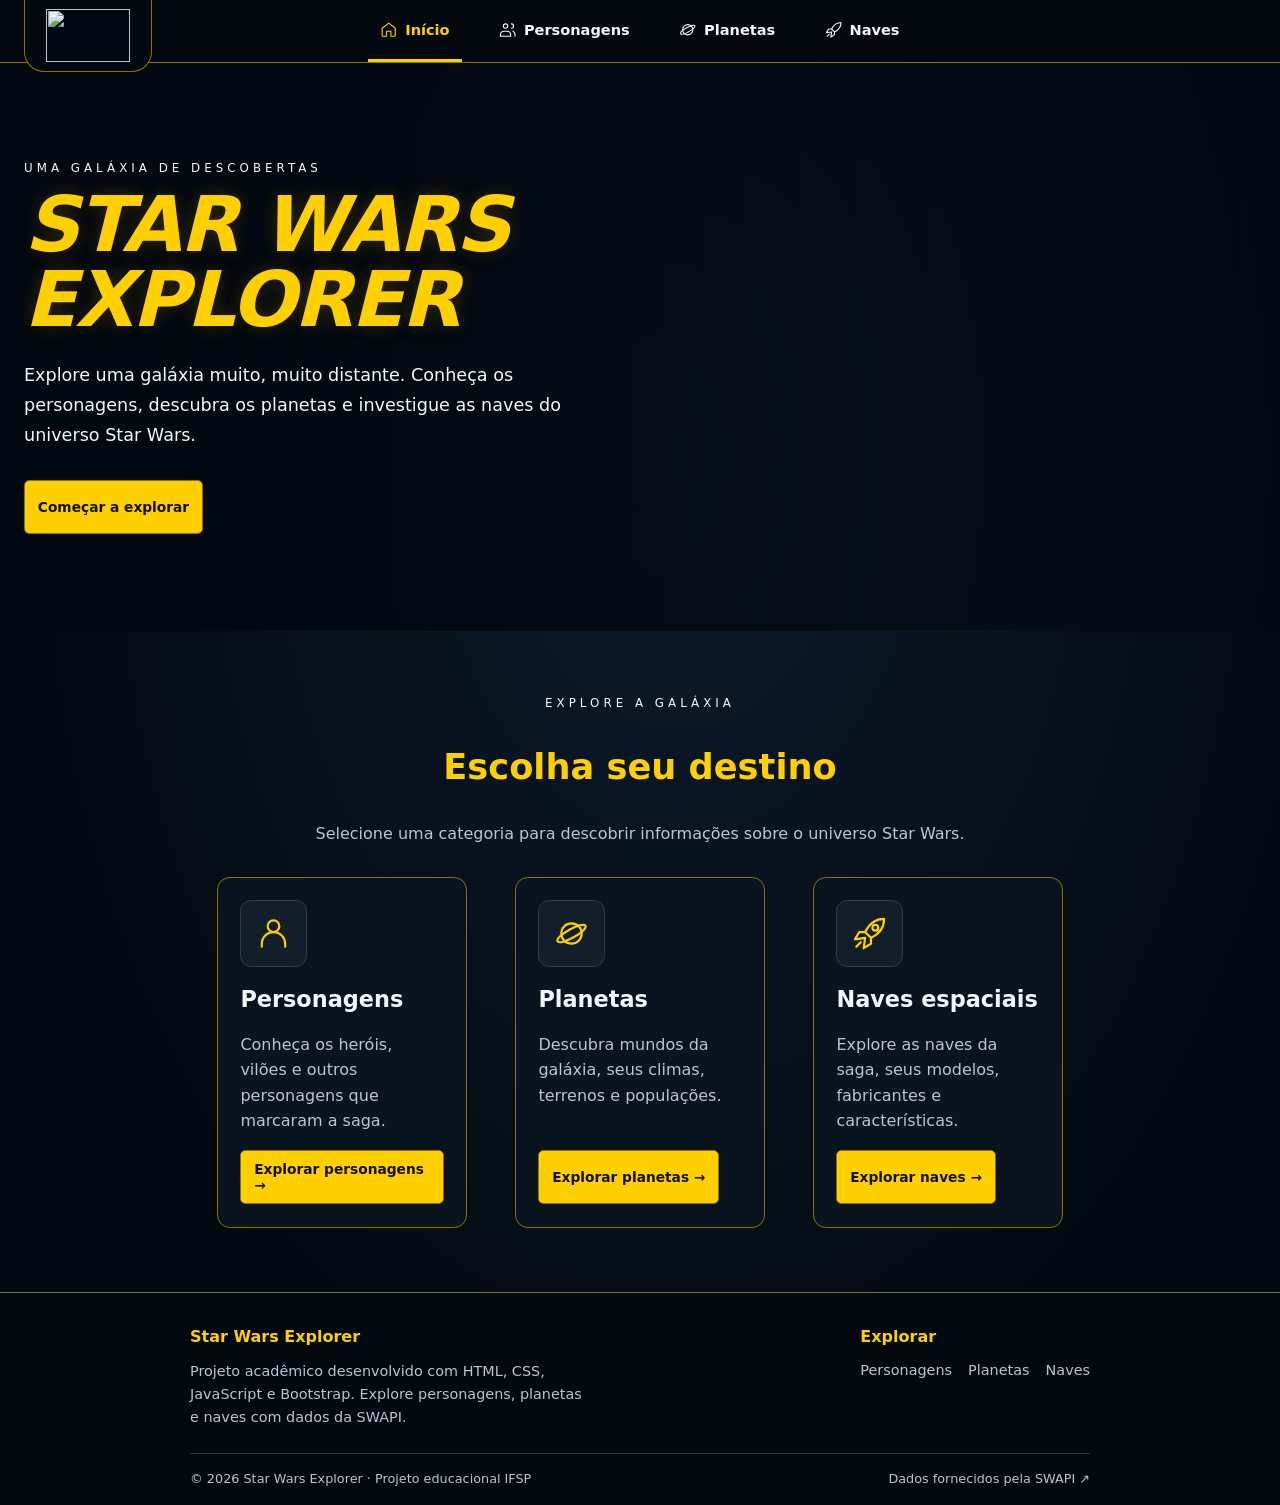
==== index.html @ eb3d7229 "cria paginas home e personagens e melhora layout do site" ====
<!DOCTYPE html>
<html lang="pt-BR">

<head>
    <meta charset="UTF-8">
    <meta name="viewport" content="width=device-width, initial-scale=1">

    <meta
        name="description"
        content="Explore os personagens, planetas e naves do universo Star Wars."
    >

    <title>Início | Star Wars Explorer</title>

    <!-- Estilos da página -->
    <link rel="stylesheet" href="css/bootstrap.min.css">
    <link rel="stylesheet" href="css/global.css">
    <link rel="stylesheet" href="css/home.css">
</head>

<body class="catalog-page home-page">

    <!-- Link de acessibilidade -->
    <a class="catalog-skip" href="#conteudo">
        Pular para o conteúdo
    </a>

    <!-- Cabeçalho e navegação -->
    <header class="catalog-header">
        <div class="catalog-wrap">

            <a
                class="catalog-brand"
                href="index.html"
                aria-label="Star Wars Explorer — Início"
            >
                <img
                    src="assets/imagens/marca.webp"
                    width="84"
                    height="53"
                    alt=""
                >
            </a>

            <nav aria-label="Menu principal">

                <a href="index.html" aria-current="page">
                    <svg
                        viewBox="0 0 24 24"
                        fill="none"
                        stroke="currentColor"
                        stroke-width="1.5"
                        stroke-linecap="round"
                        stroke-linejoin="round"
                        aria-hidden="true"
                    >
                        <path d="m3 10 9-7 9 7v10a1 1 0 0 1-1 1h-5v-7H9v7H4a1 1 0 0 1-1-1z"/>
                    </svg>
                    <span>Início</span>
                </a>

                <a href="pages/personagens.html">
                    <svg
                        viewBox="0 0 24 24"
                        fill="none"
                        stroke="currentColor"
                        stroke-width="1.5"
                        stroke-linecap="round"
                        stroke-linejoin="round"
                        aria-hidden="true"
                    >
                        <circle cx="9" cy="7" r="3"/>
                        <path d="M2 21v-2a5 5 0 0 1 5-5h4a5 5 0 0 1 5 5v2zM17 4a3 3 0 0 1 0 6m2 4a5 5 0 0 1 3 5v2"/>
                    </svg>
                    <span>Personagens</span>
                </a>

                <a href="pages/planetas.html">
                    <svg
                        viewBox="0 0 24 24"
                        fill="none"
                        stroke="currentColor"
                        stroke-width="1.5"
                        stroke-linecap="round"
                        stroke-linejoin="round"
                        aria-hidden="true"
                    >
                        <circle cx="12" cy="12" r="7"/>
                        <ellipse
                            cx="12"
                            cy="12"
                            rx="11"
                            ry="3"
                            transform="rotate(-29 12 12)"
                        />
                    </svg>
                    <span>Planetas</span>
                </a>

                <a href="pages/naves.html">
                    <svg
                        viewBox="0 0 24 24"
                        fill="none"
                        stroke="currentColor"
                        stroke-width="1.5"
                        stroke-linecap="round"
                        stroke-linejoin="round"
                        aria-hidden="true"
                    >
                        <path d="m13 15-4-4c3-6 7-9 13-9 0 6-3 10-9 13Zm-4-4H5l-3 5 7-1m4 0v4l-5 3 1-7m-3 3-3 3"/>
                    </svg>
                    <span>Naves</span>
                </a>

            </nav>
        </div>
    </header>

    <!-- Conteúdo principal -->
    <main id="conteudo">

        <!-- Apresentação do projeto -->
        <section class="home-hero" aria-labelledby="titulo">
            <div class="catalog-wrap home-hero-content">

                <p class="eyebrow">
                    Uma galáxia de descobertas
                </p>

                <h1 id="titulo">
                    Star Wars Explorer
                </h1>

                <p class="home-description">
                    Explore uma galáxia muito, muito distante.
                    Conheça os personagens, descubra os planetas
                    e investigue as naves do universo Star Wars.
                </p>

                <a class="gold-button" href="#explorar">
                    Começar a explorar
                </a>

            </div>
        </section>

        <!-- Acesso aos catálogos -->
        <section
            class="home-explore catalog-wrap"
            id="explorar"
            aria-labelledby="explorar-titulo"
        >

            <div class="home-section-heading">

                <p class="eyebrow">Explore a galáxia</p>

                <h2 id="explorar-titulo">
                    Escolha seu destino
                </h2>

                <p>
                    Selecione uma categoria para descobrir
                    informações sobre o universo Star Wars.
                </p>

            </div>

            <div class="home-grid">

                <!-- Card de personagens -->
                <article class="home-card">

                    <div class="home-card-icon" aria-hidden="true">
                        <svg
                            viewBox="0 0 24 24"
                            fill="none"
                            stroke="currentColor"
                            stroke-width="1.5"
                            stroke-linecap="round"
                            stroke-linejoin="round"
                        >
                            <circle cx="12" cy="7" r="4"/>
                            <path d="M4 21v-2a8 8 0 0 1 16 0v2"/>
                        </svg>
                    </div>

                    <h3>Personagens</h3>

                    <p>
                        Conheça os heróis, vilões e outros
                        personagens que marcaram a saga.
                    </p>

                    <a
                        class="gold-button"
                        href="pages/personagens.html"
                    >
                        Explorar personagens →
                    </a>

                </article>

                <!-- Card de planetas -->
                <article class="home-card">

                    <div class="home-card-icon" aria-hidden="true">
                        <svg
                            viewBox="0 0 24 24"
                            fill="none"
                            stroke="currentColor"
                            stroke-width="1.5"
                            stroke-linecap="round"
                            stroke-linejoin="round"
                        >
                            <circle cx="12" cy="12" r="7"/>
                            <ellipse
                                cx="12"
                                cy="12"
                                rx="11"
                                ry="3"
                                transform="rotate(-29 12 12)"
                            />
                        </svg>
                    </div>

                    <h3>Planetas</h3>

                    <p>
                        Descubra mundos da galáxia, seus
                        climas, terrenos e populações.
                    </p>

                    <a
                        class="gold-button"
                        href="pages/planetas.html"
                    >
                        Explorar planetas →
                    </a>

                </article>

                <!-- Card de naves -->
                <article class="home-card">

                    <div class="home-card-icon" aria-hidden="true">
                        <svg
                            viewBox="0 0 24 24"
                            fill="none"
                            stroke="currentColor"
                            stroke-width="1.5"
                            stroke-linecap="round"
                            stroke-linejoin="round"
                        >
                            <path d="m13 15-4-4c3-6 7-9 13-9 0 6-3 10-9 13Zm-4-4H5l-3 5 7-1m4 0v4l-5 3 1-7m-3 3-3 3"/>
                            <circle cx="16" cy="8" r="2"/>
                        </svg>
                    </div>

                    <h3>Naves espaciais</h3>

                    <p>
                        Explore as naves da saga, seus modelos,
                        fabricantes e características.
                    </p>

                    <a
                        class="gold-button"
                        href="pages/naves.html"
                    >
                        Explorar naves →
                    </a>

                </article>

            </div>
        </section>

    </main>

    <!-- Rodapé compacto -->
    <footer class="catalog-footer">
        <div class="catalog-wrap">

            <div class="footer-content">

                <!-- Identidade e informações do projeto -->
                <div class="footer-about">

                    <h2>Star Wars Explorer</h2>

                    <p>
                        Projeto acadêmico desenvolvido com
                        HTML, CSS, JavaScript e Bootstrap.
                        Explore personagens, planetas e naves
                        com dados da SWAPI.
                    </p>

                </div>

                <!-- Links de navegação -->
                <nav class="footer-nav" aria-label="Navegação do rodapé">

                    <h2>Explorar</h2>

                    <div class="footer-links">
                        <a href="pages/personagens.html">Personagens</a>
                        <a href="pages/planetas.html">Planetas</a>
                        <a href="pages/naves.html">Naves</a>
                    </div>

                </nav>

            </div>

            <!-- Créditos -->
            <div class="footer-bottom">

                <span>
                    © 2026 Star Wars Explorer · Projeto educacional IFSP
                </span>

                <a
                    href="https://swapi.dev/"
                    target="_blank"
                    rel="noopener noreferrer"
                >
                    Dados fornecidos pela SWAPI ↗
                </a>

            </div>

        </div>
    </footer>

</body>
</html>
---- css/global.css ----
/*
    STAR WARS EXPLORER
    Arquivo: global.css

    Responsabilidades:
    - Definir a aparência geral das páginas.
    - Estilizar o cabeçalho e o rodapé.
    - Padronizar textos, botões e elementos compartilhados.
    - Adaptar a interface para diferentes tamanhos de tela.
*/


/* ==================================================
   FONTES
================================================== */

@font-face {
    font-family: "Exo 2";
    src: url("../assets/fontes/exo-2.woff2") format("woff2");
    font-style: italic;
    font-weight: 800;
    font-display: swap;
}


/* ==================================================
   CONFIGURAÇÕES GERAIS
================================================== */

.catalog-page {
    --space: #030910;
    --panel: #09141e;
    --gold: #ffd000;
    --edge: #8c7012;
    --ink: #f3f6fa;
    --muted: #b9c5d1;
    --line: #2c3b49;

    margin: 0;
    min-height: 100vh;

    display: flex;
    flex-direction: column;

    color: var(--ink);
    background: radial-gradient(
        ellipse at 53% 30%,
        #0c1b2b,
        var(--space) 70%
    );

    font: 400 1rem/1.45 system-ui, sans-serif;
    color-scheme: dark;
}

.catalog-page [hidden] {
    display: none !important;
}

.catalog-page :focus-visible {
    outline: 2px solid var(--gold);
    outline-offset: 4px;
}

.catalog-page a {
    color: inherit;
}

.catalog-page main {
    flex: 1;
}

.catalog-page svg {
    width: 1.2em;
    height: 1.2em;
    flex: none;
}

.catalog-wrap {
    width: min(100% - 3rem, 1280px);
    margin-inline: auto;
}


/* ==================================================
   ACESSIBILIDADE
================================================== */

/* Permite pular diretamente para o conteúdo principal. */
.catalog-skip {
    position: fixed;
    z-index: 2000;

    top: .5rem;
    left: .5rem;

    padding: .5rem 1rem;

    background: var(--space);
    transform: translateY(-200%);
}

.catalog-skip:focus {
    transform: none;
}


/* ==================================================
   CABEÇALHO E NAVEGAÇÃO
================================================== */

.catalog-header,
.catalog-footer {
    background: #040910;
}

.catalog-header {
    position: relative;
    z-index: 1;

    border-bottom: 1px solid var(--edge);
}

.catalog-header .catalog-wrap {
    min-height: 62px;

    display: grid;
    grid-template-columns: 145px 1fr 145px;
}

/* Logo do projeto */
.catalog-brand {
    width: 126px;
    min-height: 70px;

    margin-bottom: -10px;
    justify-self: start;

    display: grid;
    place-items: center;

    background: linear-gradient(
        var(--space),
        var(--space)
    ) padding-box;

    border: 1px solid var(--edge);
    border-top: 0;
    border-radius: 0 0 20px 20px;
}

.catalog-brand img,
.footer-brand img {
    display: block;
    object-fit: contain;
    mix-blend-mode: screen;
}

/* Menu de navegação */
.catalog-header nav {
    display: flex;
    justify-content: center;

    gap: clamp(.3rem, 2vw, 1.6rem);
}

.catalog-header nav a {
    display: flex;
    align-items: center;
    justify-content: center;

    gap: .5em;
    padding: .45rem .75rem;

    border-bottom: 3px solid transparent;

    text-decoration: none;
    font-size: .91rem;
    font-weight: 650;
}

/* Destaca a página atual e os links ao passar o mouse. */
.catalog-header nav a[aria-current],
.catalog-header nav a:hover {
    color: var(--gold);
    border-bottom-color: var(--gold);
}


/* ==================================================
   TIPOGRAFIA
================================================== */

.eyebrow {
    margin: 0 0 .6rem;

    text-transform: uppercase;
    letter-spacing: .34em;
    font-size: .74rem;
}

.catalog-page h1 {
    margin: 0 0 .8rem;

    color: var(--gold);

    font: italic 800
        clamp(2.25rem, 4.6vw, 4.15rem)/.98
        "Exo 2", system-ui, sans-serif;

    text-transform: uppercase;
    letter-spacing: -.025em;

    text-shadow:
        0 0 18px #e6a80038,
        0 3px 12px #010408;
}

.intro {
    max-width: 51ch;
    margin: 0;

    font-size: .98rem;
}


/* ==================================================
   BOTÕES
================================================== */

/* Propriedades compartilhadas pelos botões. */
.gold-button,
.outline-button {
    display: inline-flex;
    align-items: center;
    justify-content: center;

    gap: .5rem;

    width: fit-content;
    min-height: 38px;
    padding: .45rem .8rem;

    border: 1px solid var(--edge);
    border-radius: .34rem;

    text-decoration: none;
    font: 700 .86rem/1.2 system-ui, sans-serif;

    cursor: pointer;
}

/* Botão principal */
.catalog-page .gold-button {
    color: #131000;
    background: var(--gold);
}

.catalog-page .gold-button:hover {
    background: #ffe25a;
}

/* Botão secundário */
.catalog-page .outline-button {
    color: var(--ink);
    background: #09131d;
}

.catalog-page .outline-button:hover {
    border-color: var(--gold);
}

.outline-button:disabled {
    opacity: .45;
    cursor: default;
}




/* ==================================================
   RODAPÉ
================================================== */

.catalog-footer {
    padding: 2rem 0 1rem;

    background: #040910;
    border-top: 1px solid var(--edge);
}

/* Limita a largura do conteúdo e centraliza o rodapé. */
.catalog-footer .catalog-wrap {
    width: min(100% - 3rem, 900px);
    margin-inline: auto;
}

/* Organização das informações principais. */
.footer-content {
    display: flex;
    align-items: flex-start;
    justify-content: space-between;

    gap: 2rem;
    padding-bottom: 1.5rem;
}

/* Informações do projeto. */
.footer-about {
    max-width: 400px;
}

.footer-about h2,
.footer-nav h2 {
    margin: 0 0 .75rem;

    color: var(--gold);
    font-size: 1rem;
    font-weight: 800;
}

.footer-about p {
    margin: 0;

    color: var(--muted);
    font-size: .9rem;
    line-height: 1.6;
}

/* Links de navegação. */
.footer-nav {
    display: flex;
    flex-direction: column;
    align-items: flex-start;

    min-width: 190px;
}

.footer-links {
    display: flex;
    flex-wrap: wrap;

    gap: .5rem 1rem;
}

.catalog-footer .footer-links a {
    color: var(--muted);

    font-size: .9rem;
    text-decoration: none;
}

.catalog-footer .footer-links a:hover {
    color: var(--gold);
}

/* Créditos e fonte dos dados. */
.footer-bottom {
    display: flex;
    align-items: center;
    justify-content: space-between;
    flex-wrap: wrap;

    gap: .75rem;
    padding-top: 1rem;

    border-top: 1px solid var(--line);

    color: var(--muted);
    font-size: .8rem;
}

.catalog-footer .footer-bottom a {
    color: var(--muted);
    text-decoration: none;
}

.catalog-footer .footer-bottom a:hover {
    color: var(--gold);
}



/* ==================================================
   RESPONSIVIDADE
================================================== */

/* Tablets e telas menores */
@media (max-width: 880px) {
    .catalog-header .catalog-wrap {
        grid-template-columns: auto 1fr;
    }
}


/* Celulares */
@media (max-width: 575px) {

    .catalog-wrap {
        width: calc(100% - 1.5rem);
    }

    /* Cabeçalho */
    .catalog-header .catalog-wrap {
        width: 100%;
        min-height: 57px;
    }

    .catalog-brand {
        width: 68px;
        min-height: 56px;

        margin-bottom: -4px;
        border-radius: 0 0 12px 0;
    }

    .catalog-brand img {
        width: 53px;
        height: 36px;
    }

    /* Navegação */
    .catalog-header nav {
        gap: 0;
        justify-content: space-around;
        min-width: 0;
    }

    .catalog-header nav a {
        flex-direction: column;

        gap: .15rem;
        padding: .3rem .18rem;

        font-size: .67rem;
    }

    .catalog-header nav a svg {
        width: 16px;
        height: 16px;
    }


    /* Rodapé em celulares */
    .catalog-footer .catalog-wrap {
        width: calc(100% - 1.5rem);
    }

    .footer-content {
        flex-direction: column;
        gap: 1.5rem;
    }

    .footer-nav {
        min-width: 0;
    }

    .footer-bottom {
        flex-direction: column;
        align-items: flex-start;
    }

}
---- css/home.css ----
/*
    STAR WARS EXPLORER
    Arquivo: home.css

    Responsabilidades:
    - Estilizar a página inicial.
    - Apresentar as categorias do projeto.
    - Organizar os cards de navegação.
    - Adaptar a Home para diferentes telas.
*/


/* ==================================================
   APRESENTAÇÃO DA HOME
================================================== */

.home-hero {
    position: relative;
    isolation: isolate;

    display: grid;
    align-items: center;

    min-height: 440px;
    padding-block: 4rem;

    background:
        linear-gradient(90deg, #030910 10%, #03091099 100%),
        url('../assets/imagens/banner-espacial.webp')
        center / cover no-repeat;
}

.home-hero-content {
    position: relative;
    z-index: 1;
}

.home-hero h1 {
    max-width: 750px;
    margin-bottom: 1.5rem;

    font-size: clamp(2.5rem, 6vw, 5rem);
}

.home-description {
    max-width: 570px;
    margin-bottom: 1.8rem;

    color: var(--ink);
    font-size: 1.1rem;
    line-height: 1.7;
}


/* ==================================================
   SEÇÃO DE CATEGORIAS
================================================== */

.home-explore {
    padding-block: 4rem;
}

.home-section-heading {
    margin-bottom: 2rem;
    text-align: center;
}

.home-section-heading h2,
.home-about h2 {
    color: var(--gold);
    font-size: clamp(1.5rem, 3vw, 2.2rem);
    font-weight: 800;
}

.home-section-heading > p:last-child {
    color: var(--muted);
}

/* Organiza os cards em colunas menores e centralizadas. */
.home-grid {
    display: grid;
    grid-template-columns: repeat(3, minmax(0, 250px));
    justify-content: center;

    column-gap: 3rem;
    row-gap: 1.5rem;

    max-width: 1000px;
    margin-inline: auto;
}


/* ==================================================
   CARDS DE NAVEGAÇÃO
================================================== */

.home-card {
    display: flex;
    flex-direction: column;
    align-items: flex-start;

    gap: 1rem;
    padding: 1.4rem;

    background: var(--panel);

    border: 1px solid var(--edge);
    border-radius: .8rem;

    transition: border-color .2s ease;
}

.home-card:hover {
    border-color: var(--gold);
}

.home-card-icon {
    display: grid;
    place-items: center;

    width: 65px;
    height: 65px;

    color: var(--gold);
    background: #121e29;

    border: 1px solid var(--line);
    border-radius: .7rem;
}

.catalog-page .home-card-icon svg {
    width: 35px;
    height: 35px;
}

.home-card h3 {
    margin: 0;

    color: var(--ink);
    font-size: 1.4rem;
    font-weight: 750;
}

.home-card p {
    flex: 1;

    margin: 0;

    color: var(--muted);
    line-height: 1.6;
}

.home-card .gold-button {
    max-width: 100%;
}


/* ==================================================
   SOBRE O PROJETO
================================================== */

.home-about {
    padding-block: 3rem;

    background: #07111a;
    border-top: 1px solid var(--line);
}

.home-about p {
    max-width: 760px;
    margin: 1rem 0 0;

    color: var(--muted);
    line-height: 1.8;
}


/* ==================================================
   RESPONSIVIDADE
================================================== */

/* Tablets */
@media (max-width: 850px) {

    .home-grid {
        grid-template-columns: repeat(2, minmax(0, 250px));
        column-gap: 1.5rem;
    }

    .home-hero {
        min-height: 370px;
    }
}


/* Celulares */
@media (max-width: 575px) {

    .home-hero {
        min-height: 340px;
        padding-block: 3rem;
    }

    .home-description {
        font-size: .95rem;
    }

    .home-explore {
        padding-block: 2.5rem;
    }

    .home-grid {
        grid-template-columns: minmax(0, 320px);
        justify-content: center;

        gap: .8rem;
    }

    .home-card {
        padding: 1.2rem;
    }

    .home-about {
        padding-block: 2rem;
    }
}
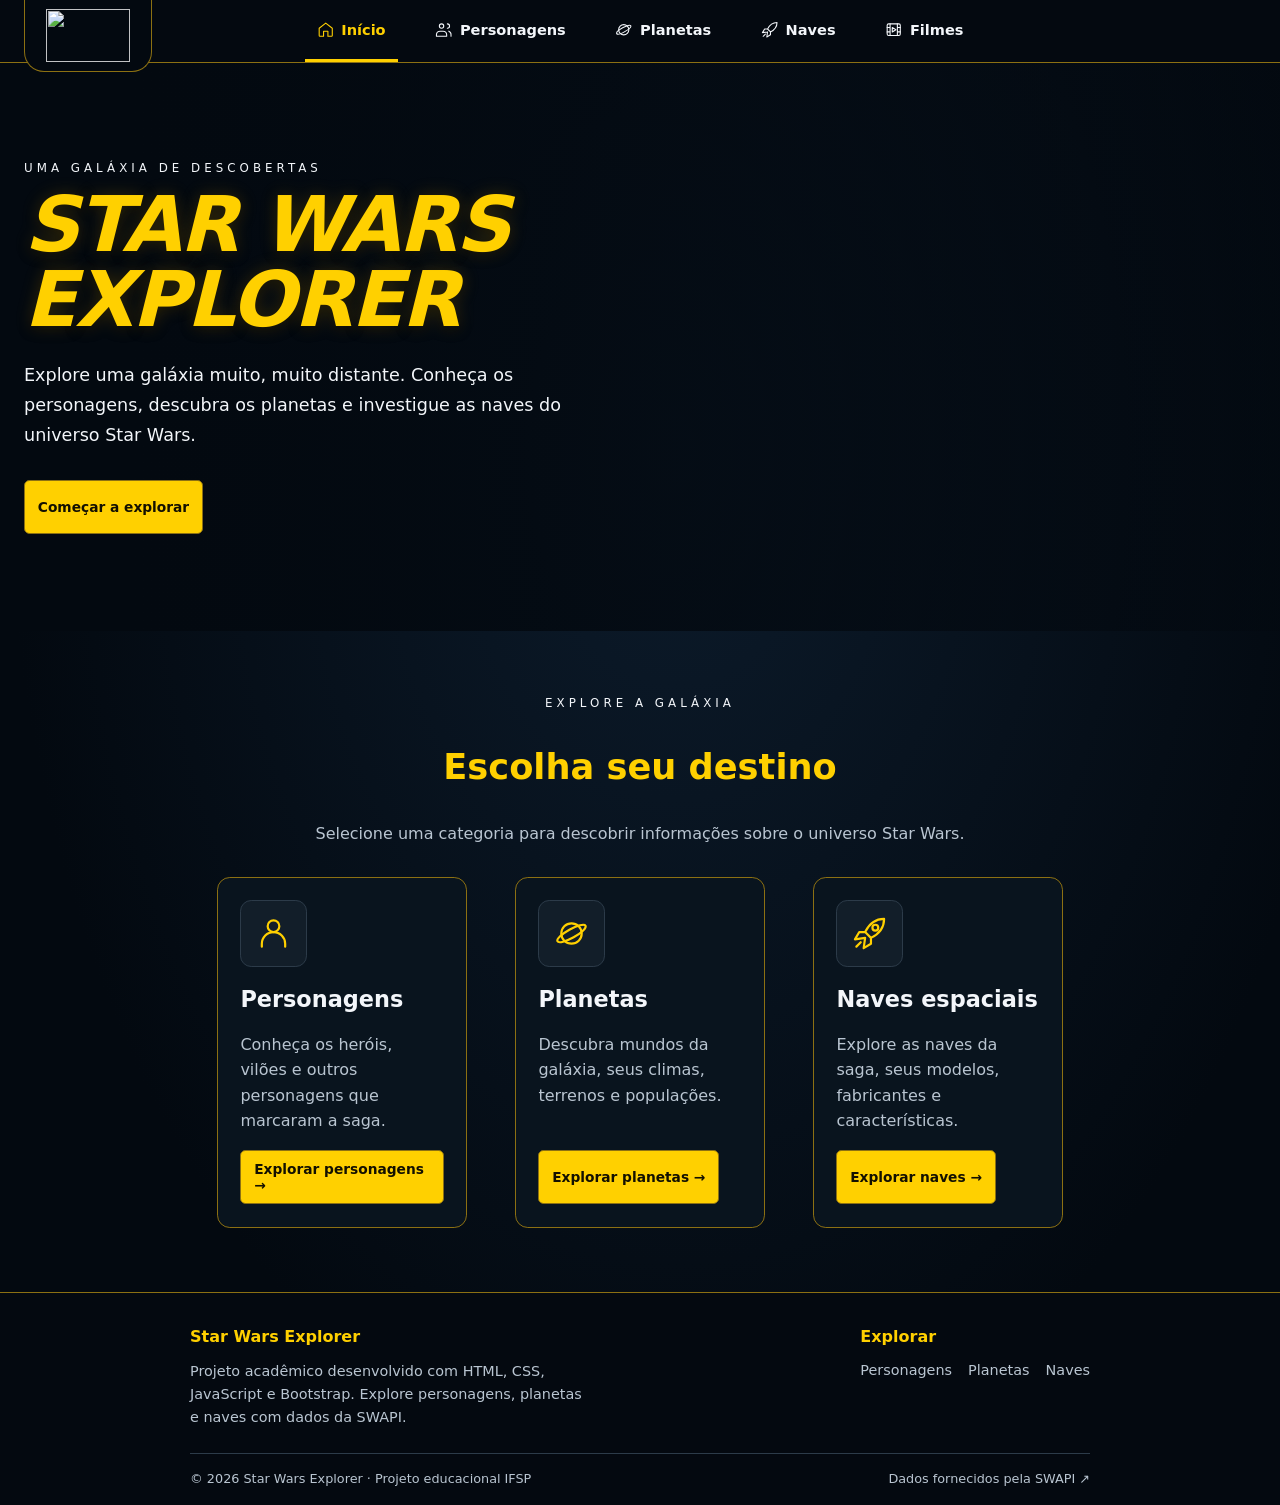
==== commit 81b65710: "adiciona suporte a personagens e filmes" ====
--- a/index.html
+++ b/index.html
@@ -112,6 +112,26 @@
                     </svg>
                     <span>Naves</span>
                 </a>
+
+
+                <!-- Filmes -->
+                <a href="filmes.html">
+                    <svg
+                        viewBox="0 0 24 24"
+                        fill="none"
+                        stroke="currentColor"
+                        stroke-width="1.5"
+                        stroke-linecap="round"
+                        stroke-linejoin="round"
+                        aria-hidden="true"
+                    >
+                        <rect x="3" y="4" width="18" height="16" rx="2"/>
+                        <path d="M7 4v16M17 4v16M3 9h4M3 15h4M17 9h4M17 15h4"/>
+                        <path d="m10 9 5 3-5 3z"/>
+                    </svg>
+                    <span>Filmes</span>
+                </a>
+
 
             </nav>
         </div>
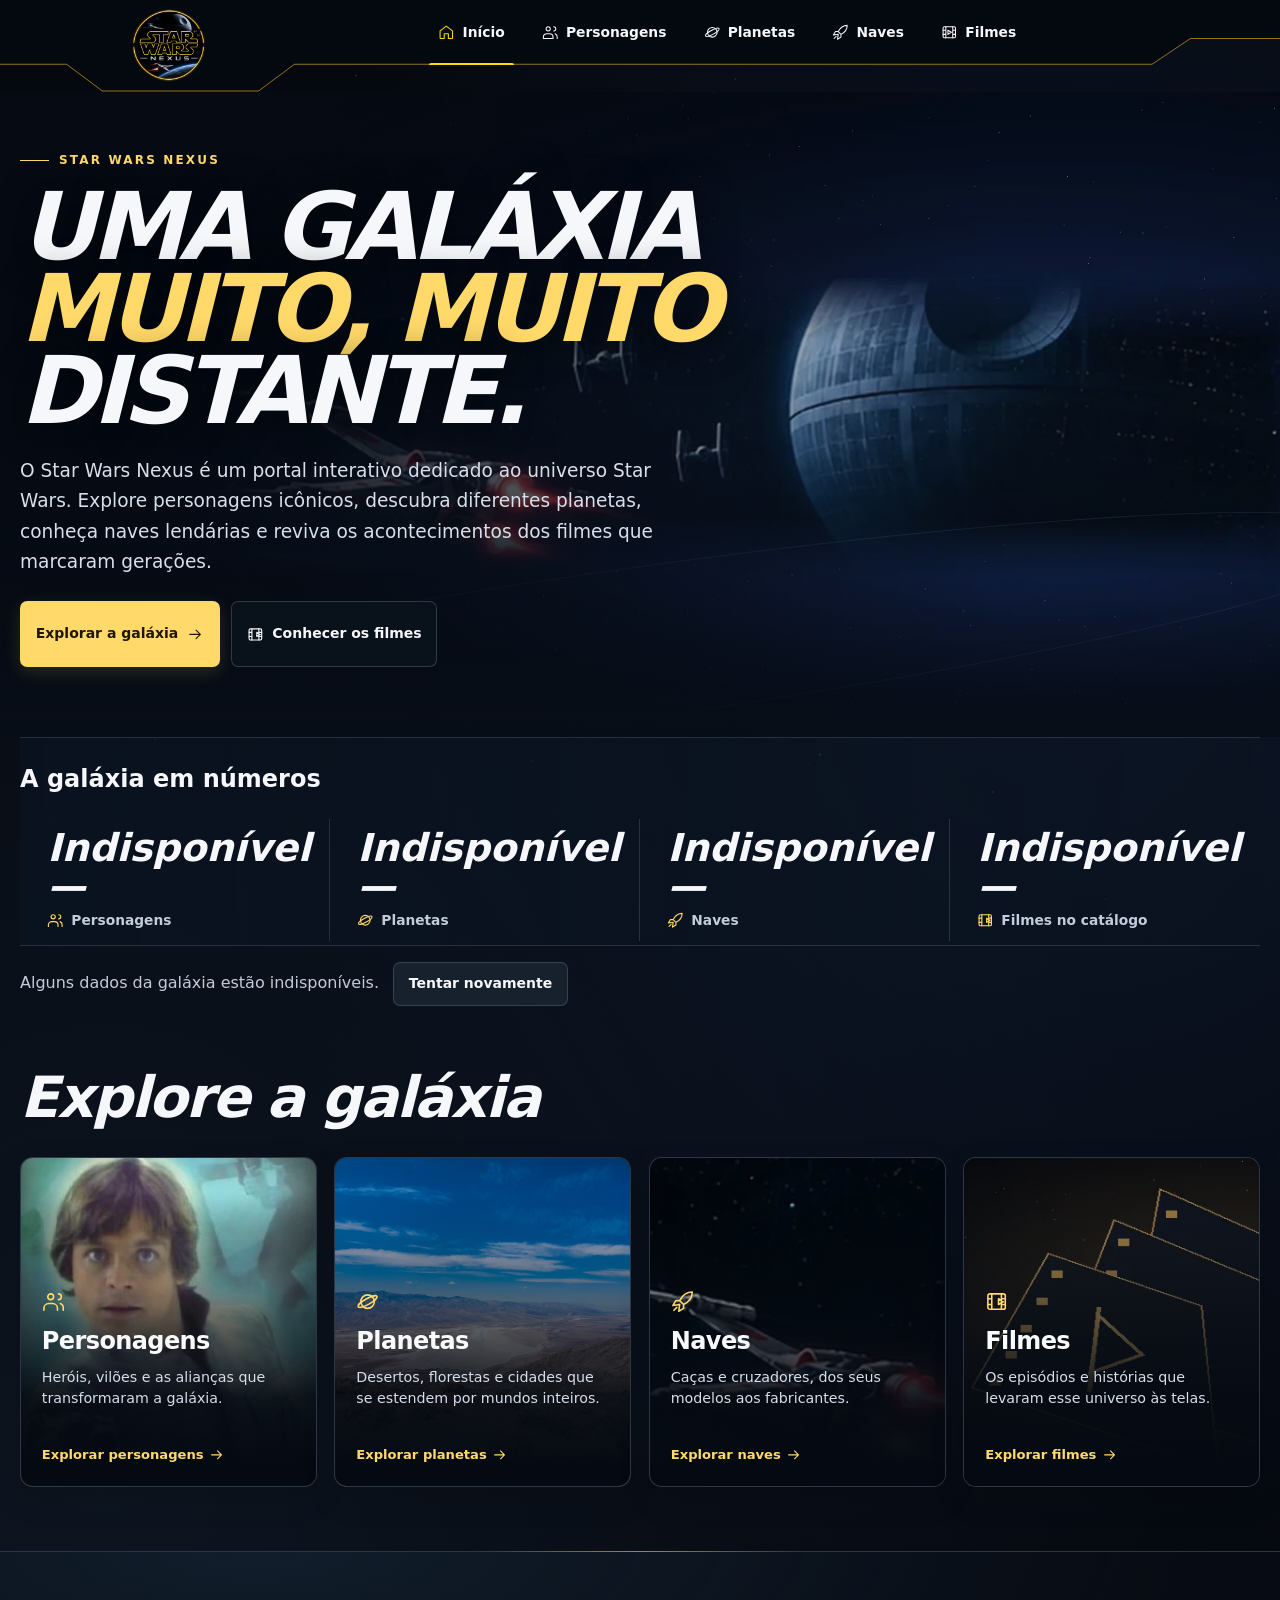
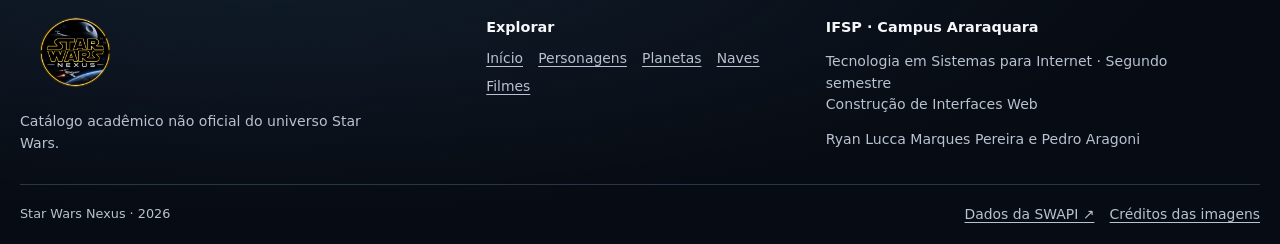
==== commit 3b449237: "Finalização da Home, melhorias visuais, responsividade, acessibilidade e expansão do catálogo de fil" ====
--- a/index.html
+++ b/index.html
@@ -8,15 +8,20 @@
 
     <meta
         name="description"
-        content="Explore os personagens, planetas e naves do universo Star Wars."
+        content="Explore personagens, planetas, naves e filmes do universo Star Wars."
     >
 
-    <title>Início | Star Wars Explorer</title>
+    <title>Início | Star Wars Nexus</title>
 
     <!-- Estilos da página -->
+    <link rel="icon" href="assets/imagens/banners/logo.png" type="image/png">
     <link rel="stylesheet" href="css/bootstrap.min.css">
     <link rel="stylesheet" href="css/global.css">
     <link rel="stylesheet" href="css/home.css">
+    <script defer src="js/bootstrap.bundle.min.js"></script>
+    <link rel="stylesheet" href="css/experiencia.css">
+    <script type="module" src="js/experiencia.js"></script>
+    <script type="module" src="js/home.js"></script>
 </head>
 
 <body class="catalog-page home-page">
@@ -29,328 +34,219 @@
     <!-- Cabeçalho e navegação -->
     <header class="catalog-header">
         <div class="catalog-wrap">
-
-            <a
-                class="catalog-brand"
-                href="index.html"
-                aria-label="Star Wars Explorer — Início"
-            >
-                <img
-                    src="assets/imagens/marca.webp"
-                    width="84"
-                    height="53"
-                    alt=""
-                >
+            <a class="catalog-brand" href="index.html" aria-label="Star Wars Nexus, início">
+                <img src="assets/imagens/banners/logo.png" width="1536" height="1024" alt="Star Wars Nexus">
             </a>
-
-            <nav aria-label="Menu principal">
-
+            <button class="outline-button catalog-toggle" type="button" data-bs-toggle="collapse"
+                    data-bs-target="#menu-principal" aria-controls="menu-principal" aria-expanded="false">
+                <span aria-hidden="true">☰</span> Menu
+            </button>
+            <nav id="menu-principal" class="collapse" aria-label="Menu principal">
                 <a href="index.html" aria-current="page">
-                    <svg
-                        viewBox="0 0 24 24"
-                        fill="none"
-                        stroke="currentColor"
-                        stroke-width="1.5"
-                        stroke-linecap="round"
-                        stroke-linejoin="round"
-                        aria-hidden="true"
-                    >
+                    <svg viewBox="0 0 24 24" fill="none" stroke="currentColor" stroke-width="1.5"
+                         stroke-linecap="round" stroke-linejoin="round" aria-hidden="true" focusable="false">
                         <path d="m3 10 9-7 9 7v10a1 1 0 0 1-1 1h-5v-7H9v7H4a1 1 0 0 1-1-1z"/>
                     </svg>
                     <span>Início</span>
                 </a>
-
                 <a href="pages/personagens.html">
-                    <svg
-                        viewBox="0 0 24 24"
-                        fill="none"
-                        stroke="currentColor"
-                        stroke-width="1.5"
-                        stroke-linecap="round"
-                        stroke-linejoin="round"
-                        aria-hidden="true"
-                    >
+                    <svg viewBox="0 0 24 24" fill="none" stroke="currentColor" stroke-width="1.5"
+                         stroke-linecap="round" stroke-linejoin="round" aria-hidden="true" focusable="false">
                         <circle cx="9" cy="7" r="3"/>
                         <path d="M2 21v-2a5 5 0 0 1 5-5h4a5 5 0 0 1 5 5v2zM17 4a3 3 0 0 1 0 6m2 4a5 5 0 0 1 3 5v2"/>
                     </svg>
                     <span>Personagens</span>
                 </a>
-
                 <a href="pages/planetas.html">
-                    <svg
-                        viewBox="0 0 24 24"
-                        fill="none"
-                        stroke="currentColor"
-                        stroke-width="1.5"
-                        stroke-linecap="round"
-                        stroke-linejoin="round"
-                        aria-hidden="true"
-                    >
+                    <svg viewBox="0 0 24 24" fill="none" stroke="currentColor" stroke-width="1.5"
+                         stroke-linecap="round" stroke-linejoin="round" aria-hidden="true" focusable="false">
                         <circle cx="12" cy="12" r="7"/>
-                        <ellipse
-                            cx="12"
-                            cy="12"
-                            rx="11"
-                            ry="3"
-                            transform="rotate(-29 12 12)"
-                        />
+                        <ellipse cx="12" cy="12" rx="11" ry="3" transform="rotate(-29 12 12)"/>
                     </svg>
                     <span>Planetas</span>
                 </a>
-
                 <a href="pages/naves.html">
-                    <svg
-                        viewBox="0 0 24 24"
-                        fill="none"
-                        stroke="currentColor"
-                        stroke-width="1.5"
-                        stroke-linecap="round"
-                        stroke-linejoin="round"
-                        aria-hidden="true"
-                    >
+                    <svg viewBox="0 0 24 24" fill="none" stroke="currentColor" stroke-width="1.5"
+                         stroke-linecap="round" stroke-linejoin="round" aria-hidden="true" focusable="false">
                         <path d="m13 15-4-4c3-6 7-9 13-9 0 6-3 10-9 13Zm-4-4H5l-3 5 7-1m4 0v4l-5 3 1-7m-3 3-3 3"/>
                     </svg>
                     <span>Naves</span>
                 </a>
-
-
-                <!-- Filmes -->
-                <a href="filmes.html">
-                    <svg
-                        viewBox="0 0 24 24"
-                        fill="none"
-                        stroke="currentColor"
-                        stroke-width="1.5"
-                        stroke-linecap="round"
-                        stroke-linejoin="round"
-                        aria-hidden="true"
-                    >
+                <a href="pages/filmes.html">
+                    <svg viewBox="0 0 24 24" fill="none" stroke="currentColor" stroke-width="1.5"
+                         stroke-linecap="round" stroke-linejoin="round" aria-hidden="true" focusable="false">
                         <rect x="3" y="4" width="18" height="16" rx="2"/>
                         <path d="M7 4v16M17 4v16M3 9h4M3 15h4M17 9h4M17 15h4"/>
                         <path d="m10 9 5 3-5 3z"/>
                     </svg>
                     <span>Filmes</span>
                 </a>
-
-
             </nav>
         </div>
     </header>
 
     <!-- Conteúdo principal -->
-    <main id="conteudo">
-
-        <!-- Apresentação do projeto -->
+    <main id="conteudo" tabindex="-1">
+        <svg class="visually-hidden" aria-hidden="true" width="0" height="0" focusable="false">
+            <symbol id="home-people-icon" viewBox="0 0 24 24">
+                <circle cx="9" cy="7" r="3"/>
+                <path d="M2 21v-2a5 5 0 0 1 5-5h4a5 5 0 0 1 5 5v2M17 4a3 3 0 0 1 0 6m2 4a5 5 0 0 1 3 5v2"/>
+            </symbol>
+            <symbol id="home-planets-icon" viewBox="0 0 24 24">
+                <circle cx="12" cy="12" r="7"/>
+                <ellipse cx="12" cy="12" rx="11" ry="3" transform="rotate(-29 12 12)"/>
+            </symbol>
+            <symbol id="home-starships-icon" viewBox="0 0 24 24">
+                <path d="m13 15-4-4c3-6 7-9 13-9 0 6-3 10-9 13Zm-4-4H5l-3 5 7-1m4 0v4l-5 3 1-7m-3 3-3 3"/>
+            </symbol>
+            <symbol id="home-films-icon" viewBox="0 0 24 24">
+                <rect x="3" y="4" width="18" height="16" rx="2"/>
+                <path d="M7 4v16M17 4v16M3 9h4M3 15h4M17 9h4M17 15h4m-7-6 5 3-5 3z"/>
+            </symbol>
+            <symbol id="home-arrow-icon" viewBox="0 0 24 24">
+                <path d="M4 12h15m-6-6 6 6-6 6"/>
+            </symbol>
+        </svg>
         <section class="home-hero" aria-labelledby="titulo">
+            <div class="home-hero-media" aria-hidden="true"></div>
+            <div class="home-hero-orbit" aria-hidden="true"></div>
             <div class="catalog-wrap home-hero-content">
-
-                <p class="eyebrow">
-                    Uma galáxia de descobertas
+                <p class="home-kicker home-hero-eyebrow"><span aria-hidden="true"></span> Star Wars Nexus</p>
+                <h1 id="titulo">Uma galáxia <em>muito, muito</em> distante.</h1>
+                <p class="home-description">
+                    O Star Wars Nexus é um portal interativo dedicado ao universo Star Wars. Explore personagens icônicos, descubra diferentes planetas, conheça naves lendárias e reviva os acontecimentos dos filmes que marcaram gerações.
                 </p>
-
-                <h1 id="titulo">
-                    Star Wars Explorer
-                </h1>
-
-                <p class="home-description">
-                    Explore uma galáxia muito, muito distante.
-                    Conheça os personagens, descubra os planetas
-                    e investigue as naves do universo Star Wars.
-                </p>
-
-                <a class="gold-button" href="#explorar">
-                    Começar a explorar
-                </a>
-
+                <div class="home-hero-actions">
+                    <a class="gold-button" href="#explorar">
+                        Explorar a galáxia
+                        <svg class="home-icon" aria-hidden="true"><use href="#home-arrow-icon"/></svg>
+                    </a>
+                    <a class="outline-button" href="pages/filmes.html">
+                        <svg class="home-icon" aria-hidden="true"><use href="#home-films-icon"/></svg>
+                        Conhecer os filmes
+                    </a>
+                </div>
             </div>
         </section>
 
-        <!-- Acesso aos catálogos -->
-        <section
-            class="home-explore catalog-wrap"
-            id="explorar"
-            aria-labelledby="explorar-titulo"
-        >
-
-            <div class="home-section-heading">
-
-                <p class="eyebrow">Explore a galáxia</p>
-
-                <h2 id="explorar-titulo">
-                    Escolha seu destino
-                </h2>
-
-                <p>
-                    Selecione uma categoria para descobrir
-                    informações sobre o universo Star Wars.
-                </p>
-
-            </div>
-
+        <div class="catalog-wrap">
+            <section class="home-stats" id="indicadores" aria-labelledby="indicadores-titulo" data-reveal>
+                <h2 class="visually-hidden" id="indicadores-titulo">A galáxia em números</h2>
+                <dl class="home-stat-grid">
+                    <div class="home-stat">
+                        <dt>
+                            <svg class="home-icon" aria-hidden="true"><use href="#home-people-icon"/></svg>
+                            Personagens
+                        </dt>
+                        <dd data-contador data-total="people"><span aria-label="Carregando">—</span></dd>
+                    </div>
+                    <div class="home-stat">
+                        <dt>
+                            <svg class="home-icon" aria-hidden="true"><use href="#home-planets-icon"/></svg>
+                            Planetas
+                        </dt>
+                        <dd data-contador data-total="planets"><span aria-label="Carregando">—</span></dd>
+                    </div>
+                    <div class="home-stat">
+                        <dt>
+                            <svg class="home-icon" aria-hidden="true"><use href="#home-starships-icon"/></svg>
+                            Naves
+                        </dt>
+                        <dd data-contador data-total="starships"><span aria-label="Carregando">—</span></dd>
+                    </div>
+                    <div class="home-stat">
+                        <dt>
+                            <svg class="home-icon" aria-hidden="true"><use href="#home-films-icon"/></svg>
+                            Filmes no catálogo
+                        </dt>
+                        <dd data-contador data-total="films"><span aria-label="Carregando">—</span></dd>
+                    </div>
+                </dl>
+            </section>
+            <div class="home-load-error" id="home-carregamento-erro" hidden>
+                <p role="status">Alguns dados da galáxia estão indisponíveis.</p>
+                <button class="outline-button" type="button" id="home-tentar-novamente">Tentar novamente</button>
+            </div>
+        </div>
+
+        <section class="home-section home-explore catalog-wrap" id="explorar" aria-labelledby="explorar-titulo">
+            <div class="home-section-heading" data-reveal>
+                <h2 id="explorar-titulo">Explore a galáxia</h2>
+            </div>
             <div class="home-grid">
-
-                <!-- Card de personagens -->
-                <article class="home-card">
-
-                    <div class="home-card-icon" aria-hidden="true">
-                        <svg
-                            viewBox="0 0 24 24"
-                            fill="none"
-                            stroke="currentColor"
-                            stroke-width="1.5"
-                            stroke-linecap="round"
-                            stroke-linejoin="round"
-                        >
-                            <circle cx="12" cy="7" r="4"/>
-                            <path d="M4 21v-2a8 8 0 0 1 16 0v2"/>
-                        </svg>
-                    </div>
-
-                    <h3>Personagens</h3>
-
-                    <p>
-                        Conheça os heróis, vilões e outros
-                        personagens que marcaram a saga.
-                    </p>
-
-                    <a
-                        class="gold-button"
-                        href="pages/personagens.html"
-                    >
-                        Explorar personagens →
-                    </a>
-
-                </article>
-
-                <!-- Card de planetas -->
-                <article class="home-card">
-
-                    <div class="home-card-icon" aria-hidden="true">
-                        <svg
-                            viewBox="0 0 24 24"
-                            fill="none"
-                            stroke="currentColor"
-                            stroke-width="1.5"
-                            stroke-linecap="round"
-                            stroke-linejoin="round"
-                        >
-                            <circle cx="12" cy="12" r="7"/>
-                            <ellipse
-                                cx="12"
-                                cy="12"
-                                rx="11"
-                                ry="3"
-                                transform="rotate(-29 12 12)"
-                            />
-                        </svg>
-                    </div>
-
-                    <h3>Planetas</h3>
-
-                    <p>
-                        Descubra mundos da galáxia, seus
-                        climas, terrenos e populações.
-                    </p>
-
-                    <a
-                        class="gold-button"
-                        href="pages/planetas.html"
-                    >
-                        Explorar planetas →
-                    </a>
-
-                </article>
-
-                <!-- Card de naves -->
-                <article class="home-card">
-
-                    <div class="home-card-icon" aria-hidden="true">
-                        <svg
-                            viewBox="0 0 24 24"
-                            fill="none"
-                            stroke="currentColor"
-                            stroke-width="1.5"
-                            stroke-linecap="round"
-                            stroke-linejoin="round"
-                        >
-                            <path d="m13 15-4-4c3-6 7-9 13-9 0 6-3 10-9 13Zm-4-4H5l-3 5 7-1m4 0v4l-5 3 1-7m-3 3-3 3"/>
-                            <circle cx="16" cy="8" r="2"/>
-                        </svg>
-                    </div>
-
-                    <h3>Naves espaciais</h3>
-
-                    <p>
-                        Explore as naves da saga, seus modelos,
-                        fabricantes e características.
-                    </p>
-
-                    <a
-                        class="gold-button"
-                        href="pages/naves.html"
-                    >
-                        Explorar naves →
-                    </a>
-
-                </article>
-
+                <a class="home-card home-card-people" href="pages/personagens.html" data-reveal>
+                    <img src="assets/imagens/personagens/1-luke-skywalker.webp" alt="" width="254" height="323" loading="lazy">
+                    <div class="home-card-copy">
+                        <svg class="home-icon home-card-icon" aria-hidden="true"><use href="#home-people-icon"/></svg>
+                        <h3>Personagens</h3>
+                        <p>Heróis, vilões e as alianças que transformaram a galáxia.</p>
+                        <span class="home-card-link">Explorar personagens <svg class="home-icon" aria-hidden="true"><use href="#home-arrow-icon"/></svg></span>
+                    </div>
+                </a>
+                <a class="home-card home-card-planets" href="pages/planetas.html" data-reveal>
+                    <img src="assets/imagens/planetas/1-tatooine.webp" alt="" width="1333" height="1000" loading="lazy">
+                    <div class="home-card-copy">
+                        <svg class="home-icon home-card-icon" aria-hidden="true"><use href="#home-planets-icon"/></svg>
+                        <h3>Planetas</h3>
+                        <p>Desertos, florestas e cidades que se estendem por mundos inteiros.</p>
+                        <span class="home-card-link">Explorar planetas <svg class="home-icon" aria-hidden="true"><use href="#home-arrow-icon"/></svg></span>
+                    </div>
+                </a>
+                <a class="home-card home-card-starships" href="pages/naves.html" data-reveal>
+                    <img src="assets/imagens/banners/categoria-naves.webp" alt="" width="660" height="350" loading="lazy">
+                    <div class="home-card-copy">
+                        <svg class="home-icon home-card-icon" aria-hidden="true"><use href="#home-starships-icon"/></svg>
+                        <h3>Naves</h3>
+                        <p>Caças e cruzadores, dos seus modelos aos fabricantes.</p>
+                        <span class="home-card-link">Explorar naves <svg class="home-icon" aria-hidden="true"><use href="#home-arrow-icon"/></svg></span>
+                    </div>
+                </a>
+                <a class="home-card home-card-films" href="pages/filmes.html" data-reveal>
+                    <img src="assets/imagens/banners/categoria-filmes.webp" alt="" width="660" height="350" loading="lazy">
+                    <div class="home-card-copy">
+                        <svg class="home-icon home-card-icon" aria-hidden="true"><use href="#home-films-icon"/></svg>
+                        <h3>Filmes</h3>
+                        <p>Os episódios e histórias que levaram esse universo às telas.</p>
+                        <span class="home-card-link">Explorar filmes <svg class="home-icon" aria-hidden="true"><use href="#home-arrow-icon"/></svg></span>
+                    </div>
+                </a>
             </div>
         </section>
-
     </main>
 
     <!-- Rodapé compacto -->
     <footer class="catalog-footer">
         <div class="catalog-wrap">
-
             <div class="footer-content">
-
-                <!-- Identidade e informações do projeto -->
                 <div class="footer-about">
-
-                    <h2>Star Wars Explorer</h2>
-
-                    <p>
-                        Projeto acadêmico desenvolvido com
-                        HTML, CSS, JavaScript e Bootstrap.
-                        Explore personagens, planetas e naves
-                        com dados da SWAPI.
-                    </p>
-
-                </div>
-
-                <!-- Links de navegação -->
+                    <a class="footer-brand" href="index.html" aria-label="Star Wars Nexus, início">
+                        <img src="assets/imagens/banners/logo.png" width="1536" height="1024" alt="">
+                    </a>
+                    <p>Catálogo acadêmico não oficial do universo Star Wars.</p>
+                </div>
                 <nav class="footer-nav" aria-label="Navegação do rodapé">
-
                     <h2>Explorar</h2>
-
                     <div class="footer-links">
+                        <a href="index.html">Início</a>
                         <a href="pages/personagens.html">Personagens</a>
                         <a href="pages/planetas.html">Planetas</a>
                         <a href="pages/naves.html">Naves</a>
-                    </div>
-
+                        <a href="pages/filmes.html">Filmes</a>
+                    </div>
                 </nav>
-
-            </div>
-
-            <!-- Créditos -->
+                <div class="footer-academic">
+                    <h2>IFSP · Campus Araraquara</h2>
+                    <p>Tecnologia em Sistemas para Internet · Segundo semestre<br>Construção de Interfaces Web</p>
+                    <p>Ryan Lucca Marques Pereira e Pedro Aragoni</p>
+                </div>
+            </div>
             <div class="footer-bottom">
-
-                <span>
-                    © 2026 Star Wars Explorer · Projeto educacional IFSP
-                </span>
-
-                <a
-                    href="https://swapi.dev/"
-                    target="_blank"
-                    rel="noopener noreferrer"
-                >
-                    Dados fornecidos pela SWAPI ↗
-                </a>
-
-            </div>
-
+                <span>Star Wars Nexus · 2026</span>
+                <div class="footer-links">
+                    <a href="https://swapi.dev/" target="_blank" rel="noopener noreferrer">Dados da SWAPI ↗</a>
+                    <a href="CREDITOS-IMAGENS.md">Créditos das imagens</a>
+                </div>
+            </div>
         </div>
     </footer>
 
--- a/css/global.css
+++ b/css/global.css
@@ -1,20 +1,3 @@
-
-/*
-    STAR WARS EXPLORER
-    Arquivo: global.css
-
-    Responsabilidades:
-    - Definir a aparência geral das páginas.
-    - Estilizar o cabeçalho e o rodapé.
-    - Padronizar textos, botões e elementos compartilhados.
-    - Adaptar a interface para diferentes tamanhos de tela.
-*/
-
-
-/* ==================================================
-   FONTES
-================================================== */
-
 @font-face {
     font-family: "Exo 2";
     src: url("../assets/fontes/exo-2.woff2") format("woff2");
@@ -23,442 +6,314 @@
     font-display: swap;
 }
 
-
-/* ==================================================
-   CONFIGURAÇÕES GERAIS
-================================================== */
-
 .catalog-page {
-    --space: #030910;
-    --panel: #09141e;
-    --gold: #ffd000;
-    --edge: #8c7012;
-    --ink: #f3f6fa;
-    --muted: #b9c5d1;
-    --line: #2c3b49;
-
-    margin: 0;
+    --space: #05080e;
+    --panel: #0e1622;
+    --panel-raised: #152131;
+    --gold: #ffd96a;
+    --edge: #515553;
+    --ink: #f6f7fa;
+    --muted: #b8c2d0;
+    --line: #283748;
+    --focus: #ffe489;
+    --heading: "Exo 2", system-ui, sans-serif;
+    --radius: .85rem;
+    --section-space: clamp(3rem, 7vw, 6.25rem);
+    --shadow: 0 20px 48px #01040a65;
+
     min-height: 100vh;
-
     display: flex;
     flex-direction: column;
-
+    margin: 0;
     color: var(--ink);
-    background: radial-gradient(
-        ellipse at 53% 30%,
-        #0c1b2b,
-        var(--space) 70%
-    );
-
-    font: 400 1rem/1.45 system-ui, sans-serif;
+    background: var(--space);
+    font: 400 1rem/1.55 system-ui, sans-serif;
     color-scheme: dark;
 }
 
-.catalog-page [hidden] {
-    display: none !important;
-}
-
-.catalog-page :focus-visible {
-    outline: 2px solid var(--gold);
-    outline-offset: 4px;
-}
-
-.catalog-page a {
-    color: inherit;
-}
-
-.catalog-page main {
-    flex: 1;
-}
-
-.catalog-page svg {
-    width: 1.2em;
-    height: 1.2em;
-    flex: none;
-}
-
-.catalog-wrap {
-    width: min(100% - 3rem, 1280px);
-    margin-inline: auto;
-}
-
-
-/* ==================================================
-   ACESSIBILIDADE
-================================================== */
-
-/* Permite pular diretamente para o conteúdo principal. */
+.catalog-page [hidden] { display: none !important; }
+.catalog-page :focus-visible { outline: 2px solid var(--focus); outline-offset: 4px; }
+.catalog-page a { color: inherit; }
+.catalog-page main { flex: 1; }
+.catalog-page svg { inline-size: 1.2em; block-size: 1.2em; flex: none; }
+.catalog-wrap { width: min(calc(100% - 2.25rem), 1240px); margin-inline: auto; }
+
 .catalog-skip {
     position: fixed;
+    top: .75rem;
+    left: .75rem;
     z-index: 2000;
-
-    top: .5rem;
-    left: .5rem;
-
-    padding: .5rem 1rem;
-
+    padding: .65rem 1rem;
+    border: 1px solid var(--gold);
     background: var(--space);
     transform: translateY(-200%);
 }
 
-.catalog-skip:focus {
-    transform: none;
-}
-
-
-/* ==================================================
-   CABEÇALHO E NAVEGAÇÃO
-================================================== */
-
-.catalog-header,
-.catalog-footer {
-    background: #040910;
-}
+.catalog-skip:focus { transform: none; }
 
 .catalog-header {
     position: relative;
-    z-index: 1;
-
-    border-bottom: 1px solid var(--edge);
+    z-index: 100;
+    isolation: isolate;
+    --nav-panel: #040910;
+    --nav-line: #967319;
+    --nav-accent: #ffdb00;
 }
 
 .catalog-header .catalog-wrap {
-    min-height: 62px;
-
+    min-height: 4.35rem;
     display: grid;
-    grid-template-columns: 145px 1fr 145px;
-}
-
-/* Logo do projeto */
-.catalog-brand {
-    width: 126px;
-    min-height: 70px;
-
-    margin-bottom: -10px;
-    justify-self: start;
-
+    grid-template-columns: auto 1fr;
+    align-items: center;
+    gap: .75rem 2rem;
+}
+
+.catalog-brand, .footer-brand {
+    display: inline-flex;
+    align-items: center;
+    gap: .65rem;
+    width: fit-content;
+    text-decoration: none;
+    flex: none;
+}
+
+.catalog-brand img, .footer-brand img {
+    display: block;
+    block-size: auto;
+}
+
+.catalog-brand img { inline-size: 5rem; }
+.footer-brand img { inline-size: 7rem; max-inline-size: 100%; }
+
+.catalog-header nav {
+    align-items: stretch;
+    gap: clamp(.2rem, 1.4vw, 1.35rem);
+}
+
+.catalog-header nav a {
+    position: relative;
+    display: inline-flex;
+    align-items: center;
+    gap: .55em;
+    min-height: 44px;
+    padding: .35rem clamp(.3rem, .75vw, .75rem);
+    color: var(--ink);
+    font-size: clamp(.81rem, 1.08vw, .94rem);
+    font-weight: 600;
+    text-decoration: none;
+    white-space: nowrap;
+}
+
+.catalog-header nav a::after {
+    position: absolute;
+    inset: auto 0 0;
+    block-size: 2px;
+    background: var(--nav-accent);
+    border-radius: 2px 2px 0 0;
+    content: "";
+    transform: scaleX(0);
+    transform-origin: left;
+    transition: transform .2s ease;
+}
+
+.catalog-header nav a:is(:hover, [aria-current]) svg { color: var(--nav-accent); }
+.catalog-header nav a:is(:hover, [aria-current])::after { transform: scaleX(1); }
+.catalog-header nav a:focus-visible { outline-offset: -3px; }
+.catalog-header .catalog-toggle { display: none; }
+
+.eyebrow {
+    display: flex;
+    align-items: center;
+    gap: .55rem;
+    margin: 0 0 .75rem;
+    color: var(--gold);
+    font-size: .72rem;
+    font-weight: 740;
+    letter-spacing: .17em;
+    text-transform: uppercase;
+}
+
+.eyebrow::before {
+    content: "";
+    inline-size: 1.5rem;
+    block-size: 1px;
+    background: currentColor;
+}
+
+.catalog-page h1 {
+    color: var(--ink);
+    margin: 0 0 1rem;
+    font: italic 800 clamp(2.5rem, 6vw, 5rem)/.96 var(--heading);
+    text-transform: uppercase;
+    letter-spacing: -.035em;
+    text-wrap: balance;
+}
+
+.intro { max-width: 52ch; margin: 0; color: var(--muted); font-size: clamp(.95rem, 1.4vw, 1.1rem); }
+
+.gold-button, .outline-button {
+    display: inline-flex;
+    align-items: center;
+    justify-content: center;
+    gap: .55rem;
+    width: fit-content;
+    min-height: 44px;
+    max-width: 100%;
+    padding: .59rem .95rem;
+    border: 1px solid transparent;
+    border-radius: .45rem;
+    text-decoration: none;
+    font: 690 .875rem/1.25 system-ui, sans-serif;
+    cursor: pointer;
+    transition: color .18s ease, background-color .18s ease, border-color .18s ease, transform .18s ease;
+}
+
+.catalog-page .gold-button { color: #201600; background: var(--gold); box-shadow: 0 5px 18px #ffd96a26; }
+.catalog-page .gold-button:hover { background: #fff0a3; }
+.catalog-page .outline-button { color: var(--ink); background: #17212e; border-color: #64758b69; }
+.catalog-page .outline-button:hover { color: var(--gold); border-color: var(--gold); }
+:is(.gold-button, .outline-button):active:not(:disabled) { transform: translateY(1px); }
+:is(.gold-button, .outline-button):disabled { opacity: .55; cursor: default; }
+
+.catalog-footer {
+    position: relative;
+    padding: clamp(2.6rem, 5vw, 4.2rem) 0 1.2rem;
+    border-top: 1px solid var(--line);
+    background: radial-gradient(ellipse at 20% 0%, #111d2b, transparent 64%), #070b13;
+}
+
+.catalog-footer::before {
+    position: absolute;
+    inset: -1px auto auto 50%;
+    width: min(20rem, 80%);
+    height: 1px;
+    background: linear-gradient(90deg, transparent, #ffd96a80, transparent);
+    transform: translateX(-50%);
+    content: "";
+}
+
+.footer-content {
     display: grid;
-    place-items: center;
-
-    background: linear-gradient(
-        var(--space),
-        var(--space)
-    ) padding-box;
-
-    border: 1px solid var(--edge);
-    border-top: 0;
-    border-radius: 0 0 20px 20px;
-}
-
-.catalog-brand img,
-.footer-brand img {
-    display: block;
-    object-fit: contain;
-    mix-blend-mode: screen;
-}
-
-/* Menu de navegação */
-.catalog-header nav {
-    display: flex;
-    justify-content: center;
-
-    gap: clamp(.3rem, 2vw, 1.6rem);
-}
-
-.catalog-header nav a {
-    display: flex;
-    align-items: center;
-    justify-content: center;
-
-    gap: .5em;
-    padding: .45rem .75rem;
-
-    border-bottom: 3px solid transparent;
-
-    text-decoration: none;
-    font-size: .91rem;
-    font-weight: 650;
-}
-
-/* Destaca a página atual e os links ao passar o mouse. */
-.catalog-header nav a[aria-current],
-.catalog-header nav a:hover {
-    color: var(--gold);
-    border-bottom-color: var(--gold);
-}
-
-
-/* ==================================================
-   TIPOGRAFIA
-================================================== */
-
-.eyebrow {
-    margin: 0 0 .6rem;
-
-    text-transform: uppercase;
-    letter-spacing: .34em;
-    font-size: .74rem;
-}
-
-.catalog-page h1 {
-    margin: 0 0 .8rem;
-
-    color: var(--gold);
-
-    font: italic 800
-        clamp(2.25rem, 4.6vw, 4.15rem)/.98
-        "Exo 2", system-ui, sans-serif;
-
-    text-transform: uppercase;
-    letter-spacing: -.025em;
-
-    text-shadow:
-        0 0 18px #e6a80038,
-        0 3px 12px #010408;
-}
-
-.intro {
-    max-width: 51ch;
-    margin: 0;
-
-    font-size: .98rem;
-}
-
-
-/* ==================================================
-   BOTÕES
-================================================== */
-
-/* Propriedades compartilhadas pelos botões. */
-.gold-button,
-.outline-button {
-    display: inline-flex;
-    align-items: center;
-    justify-content: center;
-
-    gap: .5rem;
-
-    width: fit-content;
-    min-height: 38px;
-    padding: .45rem .8rem;
-
-    border: 1px solid var(--edge);
-    border-radius: .34rem;
-
-    text-decoration: none;
-    font: 700 .86rem/1.2 system-ui, sans-serif;
-
-    cursor: pointer;
-}
-
-/* Botão principal */
-.catalog-page .gold-button {
-    color: #131000;
-    background: var(--gold);
-}
-
-.catalog-page .gold-button:hover {
-    background: #ffe25a;
-}
-
-/* Botão secundário */
-.catalog-page .outline-button {
+    grid-template-columns: minmax(0, 1.2fr) minmax(0, .85fr) minmax(0, 1.2fr);
+    gap: 2rem;
+    padding-bottom: 1.85rem;
+}
+
+.footer-about p, .footer-academic p {
+    color: var(--muted);
+    margin: .8rem 0 0;
+    max-width: 42ch;
+    font-size: .88rem;
+}
+
+.footer-nav h2, .footer-academic h2 {
     color: var(--ink);
-    background: #09131d;
-}
-
-.catalog-page .outline-button:hover {
-    border-color: var(--gold);
-}
-
-.outline-button:disabled {
-    opacity: .45;
-    cursor: default;
-}
-
-
-
-
-/* ==================================================
-   RODAPÉ
-================================================== */
-
-.catalog-footer {
-    padding: 2rem 0 1rem;
-
-    background: #040910;
-    border-top: 1px solid var(--edge);
-}
-
-/* Limita a largura do conteúdo e centraliza o rodapé. */
-.catalog-footer .catalog-wrap {
-    width: min(100% - 3rem, 900px);
-    margin-inline: auto;
-}
-
-/* Organização das informações principais. */
-.footer-content {
-    display: flex;
-    align-items: flex-start;
-    justify-content: space-between;
-
-    gap: 2rem;
-    padding-bottom: 1.5rem;
-}
-
-/* Informações do projeto. */
-.footer-about {
-    max-width: 400px;
-}
-
-.footer-about h2,
-.footer-nav h2 {
-    margin: 0 0 .75rem;
-
-    color: var(--gold);
-    font-size: 1rem;
-    font-weight: 800;
-}
-
-.footer-about p {
-    margin: 0;
-
+    font-size: .9rem;
+    margin: 0 0 .65rem;
+}
+
+.footer-links { display: flex; flex-wrap: wrap; gap: .35rem .95rem; }
+
+.catalog-footer a:not(.footer-brand) {
+    text-decoration-thickness: 1px;
+    text-underline-offset: .2em;
     color: var(--muted);
-    font-size: .9rem;
-    line-height: 1.6;
-}
-
-/* Links de navegação. */
-.footer-nav {
-    display: flex;
-    flex-direction: column;
-    align-items: flex-start;
-
-    min-width: 190px;
-}
-
-.footer-links {
-    display: flex;
-    flex-wrap: wrap;
-
-    gap: .5rem 1rem;
-}
-
-.catalog-footer .footer-links a {
-    color: var(--muted);
-
-    font-size: .9rem;
-    text-decoration: none;
-}
-
-.catalog-footer .footer-links a:hover {
-    color: var(--gold);
-}
-
-/* Créditos e fonte dos dados. */
+    transition: color .18s ease;
+}
+
+.catalog-footer a:not(.footer-brand):hover { color: var(--gold); }
+.footer-links a { font-size: .87rem; }
 .footer-bottom {
     display: flex;
-    align-items: center;
     justify-content: space-between;
+    align-items: flex-start;
     flex-wrap: wrap;
-
-    gap: .75rem;
-    padding-top: 1rem;
-
+    gap: .6rem 1.2rem;
+    padding-top: 1.15rem;
     border-top: 1px solid var(--line);
-
     color: var(--muted);
     font-size: .8rem;
 }
 
-.catalog-footer .footer-bottom a {
-    color: var(--muted);
-    text-decoration: none;
-}
-
-.catalog-footer .footer-bottom a:hover {
-    color: var(--gold);
-}
-
-
-
-/* ==================================================
-   RESPONSIVIDADE
-================================================== */
-
-/* Tablets e telas menores */
-@media (max-width: 880px) {
-    .catalog-header .catalog-wrap {
-        grid-template-columns: auto 1fr;
+section[id], main[id] { scroll-margin-top: 1rem; }
+
+@media (min-width: 768px) {
+    .catalog-header {
+        --bar-height: clamp(2.75rem, 5.05vw, 4.5rem);
+        --badge-depth: clamp(.95rem, 2.1vw, 1.875rem);
+        --badge-cut: 2.8%;
+        --right-step: calc(var(--bar-height) - clamp(.95rem, 2vw, 1.8rem));
+        --nav-frame: polygon(
+            0 0, 100% 0, 100% var(--right-step), 93% var(--right-step),
+            90% var(--bar-height), 23% var(--bar-height),
+            calc(23% - var(--badge-cut)) 100%, calc(5.2% + var(--badge-cut)) 100%,
+            5.2% var(--bar-height), 0 var(--bar-height)
+        );
     }
-}
-
-
-/* Celulares */
-@media (max-width: 575px) {
-
-    .catalog-wrap {
-        width: calc(100% - 1.5rem);
+
+    /* As duas camadas do mesmo recorte formam a borda dourada. */
+    .catalog-header::before,
+    .catalog-header::after {
+        content: "";
+        position: absolute;
+        z-index: -1;
+        inset: 0 0 auto;
+        block-size: calc(var(--bar-height) + var(--badge-depth));
+        clip-path: var(--nav-frame);
+        pointer-events: none;
     }
 
-    /* Cabeçalho */
+    .catalog-header::before { background: var(--nav-line); }
+    .catalog-header::after { background: var(--nav-panel); transform: translateY(-1px); }
+
     .catalog-header .catalog-wrap {
         width: 100%;
-        min-height: 57px;
+        min-height: 0;
+        grid-template-columns: 26.5% 1fr;
+        grid-template-rows: var(--bar-height);
+        column-gap: 7%;
     }
 
     .catalog-brand {
-        width: 68px;
-        min-height: 56px;
-
-        margin-bottom: -4px;
-        border-radius: 0 0 12px 0;
+        justify-self: center;
+        align-self: start;
+        min-height: calc(var(--bar-height) + var(--badge-depth));
     }
 
-    .catalog-brand img {
-        width: 53px;
-        height: 36px;
-    }
-
-    /* Navegação */
-    .catalog-header nav {
-        gap: 0;
-        justify-content: space-around;
-        min-width: 0;
-    }
-
-    .catalog-header nav a {
-        flex-direction: column;
-
-        gap: .15rem;
-        padding: .3rem .18rem;
-
-        font-size: .67rem;
-    }
-
-    .catalog-header nav a svg {
-        width: 16px;
-        height: 16px;
-    }
-
-
-    /* Rodapé em celulares */
-    .catalog-footer .catalog-wrap {
-        width: calc(100% - 1.5rem);
-    }
-
-    .footer-content {
-        flex-direction: column;
-        gap: 1.5rem;
-    }
-
-    .footer-nav {
-        min-width: 0;
-    }
-
-    .footer-bottom {
-        flex-direction: column;
-        align-items: flex-start;
-    }
-
-}
+    .catalog-brand img { inline-size: clamp(4.75rem, 8.95vw, 8.0625rem); }
+
+    .catalog-header #menu-principal { display: flex; }
+    .catalog-header nav { align-self: stretch; }
+}
+
+@media (768px <= width < 900px) {
+    .catalog-header .catalog-wrap { column-gap: clamp(3%, calc(51vw - 23.15rem), 7%); }
+    .catalog-header nav { gap: .45rem; }
+    .catalog-header nav a { padding-inline: .35rem; }
+}
+
+@media (max-width: 767.98px) {
+    .catalog-header { background: var(--nav-panel); border-bottom: 1px solid var(--nav-line); }
+    .catalog-header .catalog-wrap { min-height: 3.85rem; gap: 0; grid-template-columns: 1fr auto; }
+    .catalog-brand { padding-block: .3rem; }
+    .catalog-brand img { inline-size: clamp(9.5rem, 34vw, 11rem); }
+    .catalog-header .catalog-toggle { display: inline-flex; }
+    .catalog-header #menu-principal { grid-column: 1 / -1; }
+    .catalog-header #menu-principal.show { display: grid; }
+    .catalog-header nav a { min-height: 44px; width: 100%; padding-inline: .4rem; }
+    .catalog-header nav a:last-child { margin-bottom: .6rem; }
+    .catalog-header nav a::after { inset-inline-end: auto; width: 2rem; }
+    .footer-content { grid-template-columns: 1fr 1fr; gap: 1.4rem; }
+    .footer-about { grid-column: 1 / -1; }
+    .footer-brand img { inline-size: 10rem; }
+}
+
+@media (max-width: 479px) {
+    .catalog-wrap { width: calc(100% - 1.5rem); }
+    .footer-content { grid-template-columns: 1fr; }
+}
+
+@media (prefers-reduced-motion: reduce) {
+    .catalog-header nav a::after,
+    .gold-button, .outline-button { transition: none; }
+}
--- a/css/home.css
+++ b/css/home.css
@@ -1,227 +1,363 @@
-
-/*
-    STAR WARS EXPLORER
-    Arquivo: home.css
-
-    Responsabilidades:
-    - Estilizar a página inicial.
-    - Apresentar as categorias do projeto.
-    - Organizar os cards de navegação.
-    - Adaptar a Home para diferentes telas.
-*/
-
-
-/* ==================================================
-   APRESENTAÇÃO DA HOME
-================================================== */
+.home-page {
+    --home-gold: #ffd96a;
+    --home-border: #d5def026;
+    --home-muted: #c2ccda;
+    --home-heading: "Exo 2", system-ui, sans-serif;
+}
 
 .home-hero {
     position: relative;
     isolation: isolate;
-
-    display: grid;
-    align-items: center;
-
-    min-height: 440px;
-    padding-block: 4rem;
-
+    display: grid;
+    min-height: clamp(28rem, 39vw, 36rem);
+    align-items: center;
+    overflow: hidden;
+    background: #060b14;
+}
+
+.home-hero::after {
+    position: absolute;
+    z-index: -1;
+    inset: 0;
     background:
-        linear-gradient(90deg, #030910 10%, #03091099 100%),
-        url('../assets/imagens/banner-espacial.webp')
-        center / cover no-repeat;
+        radial-gradient(ellipse at 74% 51%, #38549120, transparent 60%),
+        linear-gradient(0deg, #070d17 0%, #070d1738 21%, transparent 45%),
+        linear-gradient(90deg, #050a13 0%, #050a13f7 17%, #050a13a6 44%, transparent 78%);
+    content: "";
+    pointer-events: none;
+}
+
+.home-hero-media {
+    position: absolute;
+    z-index: -2;
+    inset: -1.5rem 0;
+    transform: translateY(var(--hero-shift, 0px));
+    background:
+        url("../assets/imagens/banners/hero-nexus.webp") center / cover no-repeat,
+        url("../assets/imagens/banners/banner-espacial.webp") center / cover no-repeat,
+        #071120;
+}
+
+.home-hero-orbit {
+    position: absolute;
+    z-index: -1;
+    inset: auto -10% 3%;
+    height: 23%;
+    border: 1px solid #b1c9ef20;
+    border-radius: 50%;
+    transform: rotate(-8deg);
+    pointer-events: none;
 }
 
 .home-hero-content {
     position: relative;
-    z-index: 1;
-}
-
-.home-hero h1 {
-    max-width: 750px;
-    margin-bottom: 1.5rem;
-
-    font-size: clamp(2.5rem, 6vw, 5rem);
+    padding-block: clamp(2.4rem, 4.65vw, 4rem) clamp(3rem, 5.5vw, 4.8rem);
+}
+
+.home-kicker {
+    display: flex;
+    align-items: center;
+    gap: .64rem;
+    margin: 0 0 1rem;
+    color: var(--home-gold);
+    font-size: .75rem;
+    font-weight: 750;
+    letter-spacing: .18em;
+    text-transform: uppercase;
+}
+
+.home-kicker span {
+    width: 1.8rem;
+    height: 1px;
+    background: currentColor;
+}
+
+.home-page .home-hero h1 {
+    max-width: 12ch;
+    margin: 0;
+    color: #f6f7fb;
+    font: italic 800 clamp(3.55rem, 7.3vw, 7.2rem)/.88 var(--home-heading);
+    letter-spacing: -.056em;
+    text-shadow: 0 4px 36px #03050ab5;
+}
+
+.home-hero h1 em {
+    color: var(--home-gold);
 }
 
 .home-description {
-    max-width: 570px;
-    margin-bottom: 1.8rem;
-
+    max-width: 54ch;
+    margin: 1.45rem 0 0;
+    color: #d7dfea;
+    font-size: clamp(1rem, 1.45vw, 1.16rem);
+    line-height: 1.65;
+    text-wrap: pretty;
+}
+
+.home-hero-actions {
+    display: flex;
+    flex-wrap: wrap;
+    align-items: center;
+    gap: .72rem;
+    margin-top: 1.45rem;
+}
+
+.home-hero-actions .gold-button,
+.home-hero-actions .outline-button {
+    min-height: 2.8rem;
+    padding-inline: .92rem;
+}
+
+.home-hero-actions .outline-button {
+    background: #0b131ccc;
+}
+
+.home-icon {
+    fill: none;
+    stroke: currentColor;
+    stroke-width: 1.65;
+    stroke-linecap: round;
+    stroke-linejoin: round;
+}
+
+.home-stats {
+    position: relative;
+    padding-block: .2rem;
+    border-block: 1px solid var(--home-border);
+    background: linear-gradient(90deg, #0a1422b8, #0b14206b);
+}
+
+.home-stat-grid {
+    display: grid;
+    grid-template-columns: repeat(4, minmax(0, 1fr));
+    margin: 0;
+}
+
+.home-stat {
+    position: relative;
+    display: flex;
+    flex-direction: column-reverse;
+    justify-content: center;
+    gap: .25rem;
+    min-height: 5.9rem;
+    padding: .65rem clamp(.6rem, 2.35vw, 1.7rem);
+    border-inline-end: 1px solid var(--home-border);
+}
+
+.home-stat:last-child {
+    border-inline-end: 0;
+}
+
+.home-stat dt {
+    display: flex;
+    align-items: center;
+    gap: .48rem;
+    color: var(--home-muted);
+    font-size: clamp(.69rem, 1.28vw, .86rem);
+    font-weight: 650;
+}
+
+.home-stat dt svg {
+    color: var(--home-gold);
+}
+
+.home-stat dd {
+    margin: 0;
     color: var(--ink);
-    font-size: 1.1rem;
-    line-height: 1.7;
-}
-
-
-/* ==================================================
-   SEÇÃO DE CATEGORIAS
-================================================== */
-
-.home-explore {
-    padding-block: 4rem;
+    font: italic 800 clamp(1.65rem, 3vw, 2.8rem)/1 var(--home-heading);
+    font-variant-numeric: tabular-nums;
+}
+
+.home-load-error {
+    display: flex;
+    flex-wrap: wrap;
+    align-items: center;
+    gap: .6rem .85rem;
+    margin-top: 1rem;
+    color: var(--home-muted);
+}
+
+.home-load-error p {
+    margin: 0;
+}
+
+.home-section {
+    padding-block: clamp(2.3rem, 5vw, 4.65rem);
+}
+
+.home-section h2 {
+    margin: 0;
+    color: #f5f7fb;
+    font: italic 800 clamp(2.1rem, 5vw, 3.55rem)/.97 var(--home-heading);
+    letter-spacing: -.032em;
 }
 
 .home-section-heading {
-    margin-bottom: 2rem;
-    text-align: center;
-}
-
-.home-section-heading h2,
-.home-about h2 {
-    color: var(--gold);
-    font-size: clamp(1.5rem, 3vw, 2.2rem);
+    margin-bottom: clamp(1.25rem, 2.8vw, 2rem);
+}
+
+.home-grid {
+    display: grid;
+    grid-template-columns: repeat(4, minmax(0, 1fr));
+    gap: clamp(.75rem, 1.4vw, 1.2rem);
+}
+
+.home-grid > :nth-child(2) { --reveal-delay: 55ms; }
+.home-grid > :nth-child(3) { --reveal-delay: 105ms; }
+.home-grid > :nth-child(4) { --reveal-delay: 155ms; }
+
+.home-page .home-card {
+    position: relative;
+    isolation: isolate;
+    display: grid;
+    align-items: end;
+    min-width: 0;
+    min-height: clamp(15.6rem, 26vw, 20.5rem);
+    overflow: hidden;
+    color: var(--ink);
+    border: 1px solid var(--home-border);
+    border-radius: .8rem;
+    background: #101a27;
+    text-decoration: none;
+    box-shadow: 0 .75rem 2rem #0002;
+    transition: translate .24s ease, border-color .24s ease, box-shadow .24s ease;
+}
+
+.home-card img,
+.home-card::after {
+    position: absolute;
+    inset: 0;
+    z-index: -1;
+    width: 100%;
+    height: 100%;
+}
+
+.home-card img {
+    object-fit: cover;
+    transition: transform .35s ease;
+}
+
+.home-card-people img { object-position: center 30%; }
+.home-card-planets img { object-position: 46% center; }
+
+.home-card::after {
+    background: linear-gradient(0deg, #050a12 6%, #050a12ee 27%, #050a1274 59%, #050a1207 90%);
+    content: "";
+}
+
+.home-page .home-card:hover,
+.home-page .home-card:focus-visible {
+    border-color: #ffd96aab;
+    box-shadow: 0 .8rem 1.8rem #0007;
+}
+
+.home-card:is(:hover, :focus-visible) img { transform: scale(1.06); }
+
+.home-card-copy {
+    display: grid;
+    justify-items: start;
+    gap: .42rem;
+    padding: clamp(.8rem, 2vw, 1.3rem);
+}
+
+.home-card .home-card-icon {
+    width: 1.45rem;
+    height: 1.45rem;
+    margin-bottom: .15rem;
+    color: var(--home-gold);
+}
+
+.home-card h3 {
+    margin: 0;
+    color: #f9fafc;
+    font-size: clamp(1.21rem, 2vw, 1.5rem);
     font-weight: 800;
-}
-
-.home-section-heading > p:last-child {
-    color: var(--muted);
-}
-
-/* Organiza os cards em colunas menores e centralizadas. */
-.home-grid {
-    display: grid;
-    grid-template-columns: repeat(3, minmax(0, 250px));
-    justify-content: center;
-
-    column-gap: 3rem;
-    row-gap: 1.5rem;
-
-    max-width: 1000px;
-    margin-inline: auto;
-}
-
-
-/* ==================================================
-   CARDS DE NAVEGAÇÃO
-================================================== */
-
-.home-card {
-    display: flex;
-    flex-direction: column;
-    align-items: flex-start;
-
-    gap: 1rem;
-    padding: 1.4rem;
-
-    background: var(--panel);
-
-    border: 1px solid var(--edge);
-    border-radius: .8rem;
-
-    transition: border-color .2s ease;
-}
-
-.home-card:hover {
-    border-color: var(--gold);
-}
-
-.home-card-icon {
-    display: grid;
-    place-items: center;
-
-    width: 65px;
-    height: 65px;
-
-    color: var(--gold);
-    background: #121e29;
-
-    border: 1px solid var(--line);
-    border-radius: .7rem;
-}
-
-.catalog-page .home-card-icon svg {
-    width: 35px;
-    height: 35px;
-}
-
-.home-card h3 {
-    margin: 0;
-
-    color: var(--ink);
-    font-size: 1.4rem;
+    letter-spacing: -.025em;
+}
+
+.home-card p {
+    min-height: 4.5em;
+    margin: 0;
+    color: #d5deeb;
+    font-size: .89rem;
+    line-height: 1.5;
+}
+
+.home-card-link {
+    display: flex;
+    align-items: center;
+    gap: .35rem;
+    margin-top: .45rem;
+    color: var(--home-gold);
+    font-size: .82rem;
     font-weight: 750;
 }
 
-.home-card p {
-    flex: 1;
-
-    margin: 0;
-
-    color: var(--muted);
-    line-height: 1.6;
-}
-
-.home-card .gold-button {
-    max-width: 100%;
-}
-
-
-/* ==================================================
-   SOBRE O PROJETO
-================================================== */
-
-.home-about {
-    padding-block: 3rem;
-
-    background: #07111a;
-    border-top: 1px solid var(--line);
-}
-
-.home-about p {
-    max-width: 760px;
-    margin: 1rem 0 0;
-
-    color: var(--muted);
-    line-height: 1.8;
-}
-
-
-/* ==================================================
-   RESPONSIVIDADE
-================================================== */
-
-/* Tablets */
+.home-card-link svg { transition: transform .2s ease; }
+.home-card:hover .home-card-link svg { transform: translateX(.22rem); }
+
+@media (hover: hover) and (pointer: fine) {
+    .home-page .home-card:hover { translate: 0 -.22rem; }
+}
+
+@media (max-width: 1080px) {
+    .home-hero::after {
+        background:
+            linear-gradient(0deg, #070d17 0%, #070d1738 24%, transparent 48%),
+            linear-gradient(90deg, #050a13 0%, #050a13e6 29%, #050a138a 55%, transparent 91%);
+    }
+}
+
 @media (max-width: 850px) {
-
-    .home-grid {
-        grid-template-columns: repeat(2, minmax(0, 250px));
-        column-gap: 1.5rem;
-    }
-
-    .home-hero {
-        min-height: 370px;
-    }
-}
-
-
-/* Celulares */
-@media (max-width: 575px) {
-
-    .home-hero {
-        min-height: 340px;
-        padding-block: 3rem;
-    }
-
-    .home-description {
-        font-size: .95rem;
-    }
-
-    .home-explore {
-        padding-block: 2.5rem;
-    }
-
-    .home-grid {
-        grid-template-columns: minmax(0, 320px);
-        justify-content: center;
-
-        gap: .8rem;
-    }
-
-    .home-card {
-        padding: 1.2rem;
-    }
-
-    .home-about {
-        padding-block: 2rem;
-    }
-}
+    .home-grid { grid-template-columns: repeat(2, minmax(0, 1fr)); }
+    .home-card p { min-height: 3em; }
+}
+
+@media (max-width: 680px) {
+    .home-page .home-hero h1 {
+        max-width: 11ch;
+        font-size: clamp(2.55rem, 10vw, 4.3rem);
+    }
+
+    .home-hero { min-height: 25rem; }
+    .home-hero-content { padding-block: 3.05rem 3.6rem; }
+    .home-hero-media { background-position: 63% center; }
+    .home-hero::after {
+        background: linear-gradient(0deg, #070d17, #070d1770 45%, transparent),
+                    linear-gradient(90deg, #050a13f2, #050a1363);
+    }
+
+    .home-stat-grid { grid-template-columns: repeat(2, minmax(0, 1fr)); }
+    .home-stat { min-height: 4.4rem; padding-inline: .75rem; }
+    .home-stat:nth-child(2n) { border-inline-end: 0; }
+    .home-stat:nth-child(-n + 2) { border-bottom: 1px solid var(--home-border); }
+
+}
+
+@media (max-width: 465px) {
+    .home-page .home-card { min-height: 15rem; }
+    .home-card-copy { padding-inline: .64rem; }
+    .home-card p { min-height: 4.5em; font-size: .79rem; }
+    .home-card-link { font-size: .72rem; }
+
+    .home-hero-actions {
+        column-gap: .5rem;
+    }
+
+    .home-hero-actions .gold-button,
+    .home-hero-actions .outline-button {
+        padding-inline: .67rem;
+    }
+}
+
+@media (prefers-reduced-motion: reduce) {
+    .home-hero-media,
+    .home-card:is(:hover, :focus-visible) img,
+    .home-card:hover .home-card-link svg { transform: none; }
+
+    .home-page .home-card:hover { translate: none; }
+
+    .home-card,
+    .home-card img,
+    .home-card-link svg { transition: none; }
+}
--- a/css/experiencia.css
+++ b/css/experiencia.css
@@ -0,0 +1,134 @@
+/* Movimento e ornamentos compartilhados pelas páginas. */
+.catalog-page.nexus-espaco {
+    isolation: isolate;
+    background:
+        radial-gradient(ellipse at 85% 34%, #17284970, transparent 58%),
+        radial-gradient(ellipse at 8% 79%, #16233578, transparent 64%),
+        var(--space, #050811);
+}
+
+.nexus-estrelas {
+    position: fixed;
+    inset: 0;
+    z-index: -1;
+    width: 100%;
+    height: 100%;
+    pointer-events: none;
+    opacity: .62;
+}
+
+.nexus-progresso {
+    position: fixed;
+    inset: 0 0 auto;
+    z-index: 1040;
+    height: 2px;
+    pointer-events: none;
+    background: var(--gold, #ffd96a);
+    transform-origin: left;
+    transform: scaleX(var(--nexus-progresso, 0));
+}
+
+.catalog-page .nexus-voltar-topo {
+    position: fixed;
+    z-index: 1030;
+    right: max(1rem, env(safe-area-inset-right));
+    bottom: max(1rem, env(safe-area-inset-bottom));
+    display: grid;
+    width: 44px;
+    height: 44px;
+    min-height: 44px;
+    place-content: center;
+    border-radius: 50%;
+    border-color: rgb(226 212 168 / 45%);
+    background: #101626;
+    color: var(--gold, #ffd96a);
+    font: 600 1.2rem/1 system-ui, sans-serif;
+    box-shadow: 0 7px 20px #0007;
+}
+
+.nexus-entrada-feixes {
+    position: absolute;
+    z-index: 0;
+    inset: 0;
+    pointer-events: none;
+    background: repeating-conic-gradient(
+        from 11deg at 68% 48%,
+        transparent 0deg 9.5deg,
+        #dce7ff38 9.6deg 9.8deg,
+        transparent 10deg 22deg
+    );
+    mask-image: radial-gradient(ellipse at 68% 48%, transparent 4%, #0008 42%, #000 92%);
+    opacity: 0;
+}
+
+@media (prefers-reduced-motion: no-preference) {
+    @view-transition {
+        navigation: auto;
+    }
+
+    ::view-transition-old(root),
+    ::view-transition-new(root) {
+        animation-duration: .24s;
+    }
+
+    .catalog-page .nexus-voltar-topo:not([hidden]),
+    [data-reveal].nexus-revelado {
+        animation: nexus-revelar .48s var(--reveal-delay, 0ms) cubic-bezier(.22, .68, .34, 1) both;
+    }
+
+    [data-reveal].nexus-revelado:focus-within {
+        opacity: 1 !important;
+        translate: 0 0 !important;
+    }
+
+    .nexus-primeira-visita .home-hero {
+        overflow: clip;
+    }
+
+    .nexus-primeira-visita .nexus-entrada-feixes {
+        animation: nexus-feixes .78s ease-out both;
+    }
+
+    .nexus-primeira-visita .catalog-brand,
+    .nexus-primeira-visita .home-hero-eyebrow,
+    .nexus-primeira-visita .home-hero h1,
+    .nexus-primeira-visita .home-description,
+    .nexus-primeira-visita .home-hero-actions {
+        animation: nexus-revelar .64s var(--nexus-entrada-atraso, 0ms) ease-out both;
+    }
+
+    .nexus-primeira-visita .home-hero h1 {
+        --nexus-entrada-atraso: 80ms;
+    }
+
+    .nexus-primeira-visita .home-description {
+        --nexus-entrada-atraso: 140ms;
+    }
+
+    .nexus-primeira-visita .home-hero-actions {
+        --nexus-entrada-atraso: 200ms;
+    }
+}
+
+@keyframes nexus-revelar {
+    from {
+        opacity: .4;
+        translate: 0 13px;
+    }
+    to {
+        opacity: 1;
+        translate: 0 0;
+    }
+}
+
+@keyframes nexus-feixes {
+    0% { opacity: 0; transform: scale(.96); }
+    32% { opacity: .64; }
+    100% { opacity: 0; transform: scale(1.1); }
+}
+
+@media (prefers-reduced-motion: reduce) {
+    html:has(.catalog-page) {
+        scroll-behavior: auto;
+    }
+}
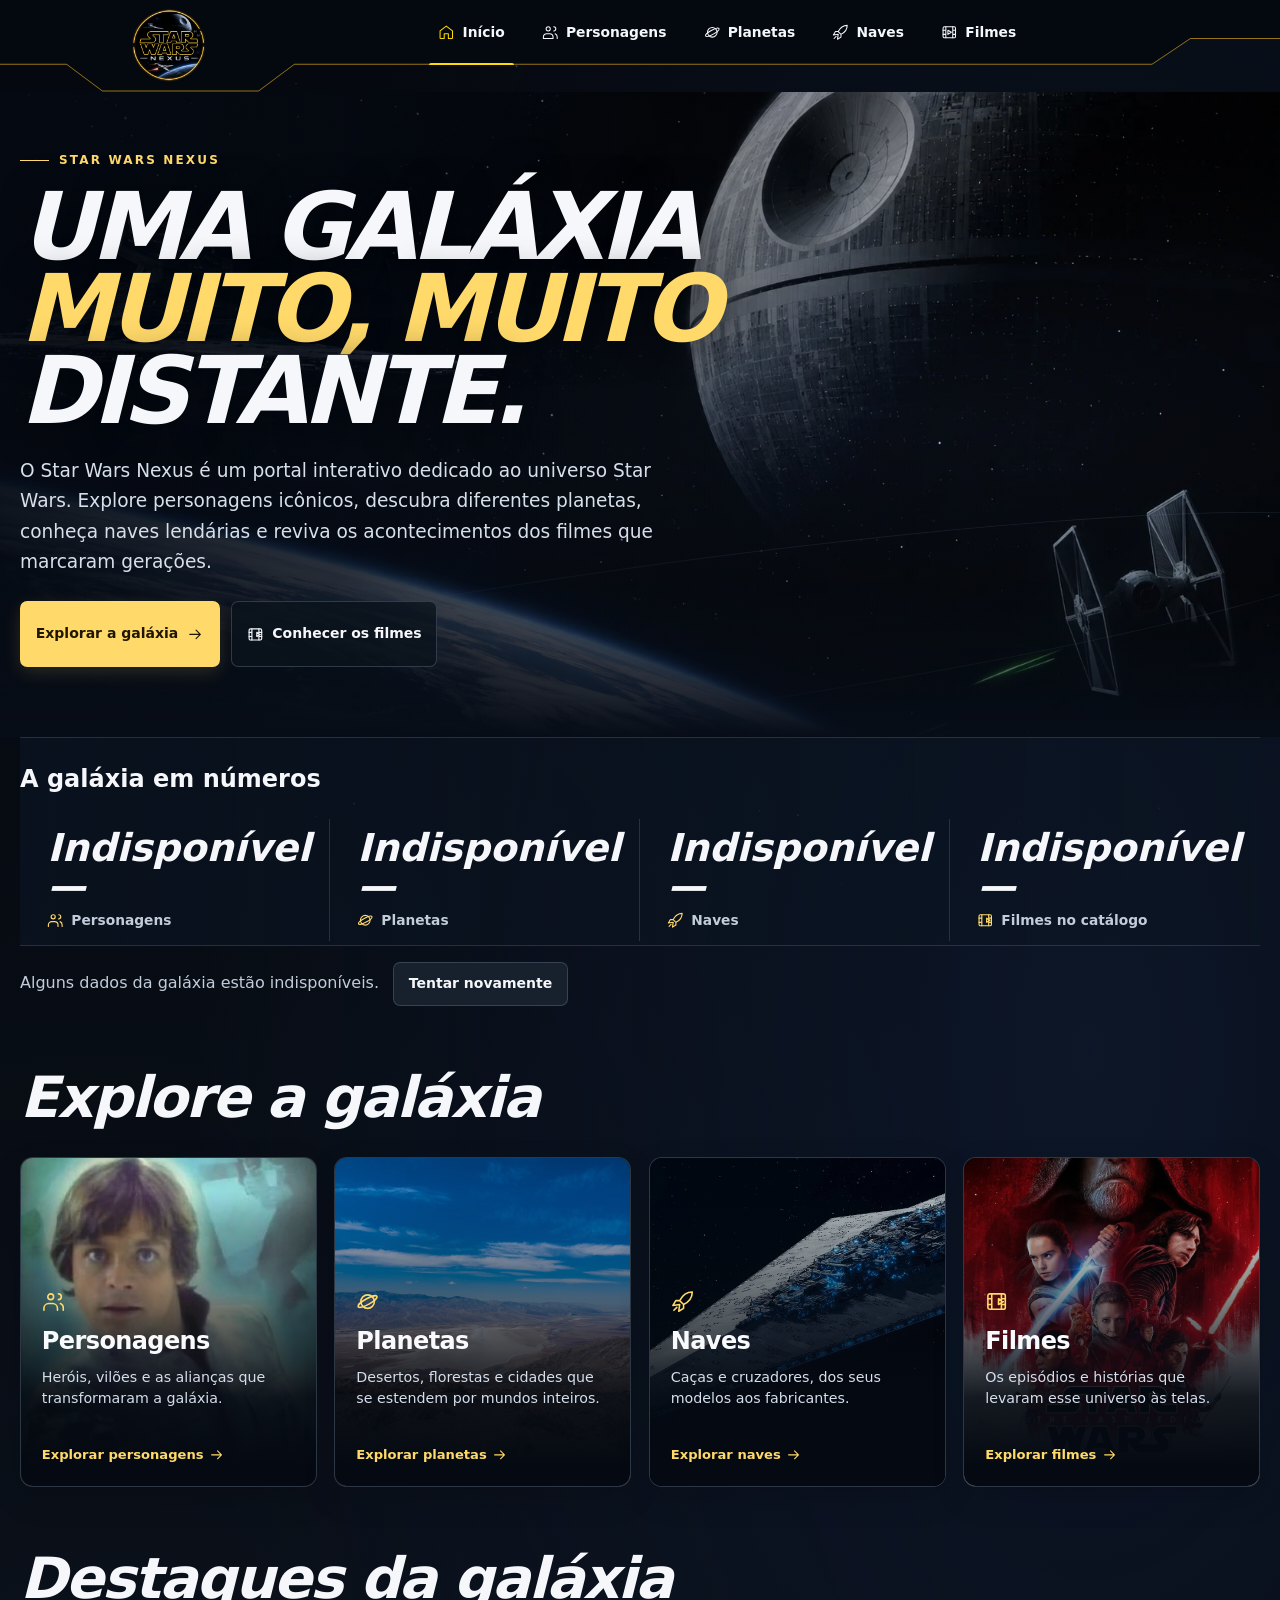
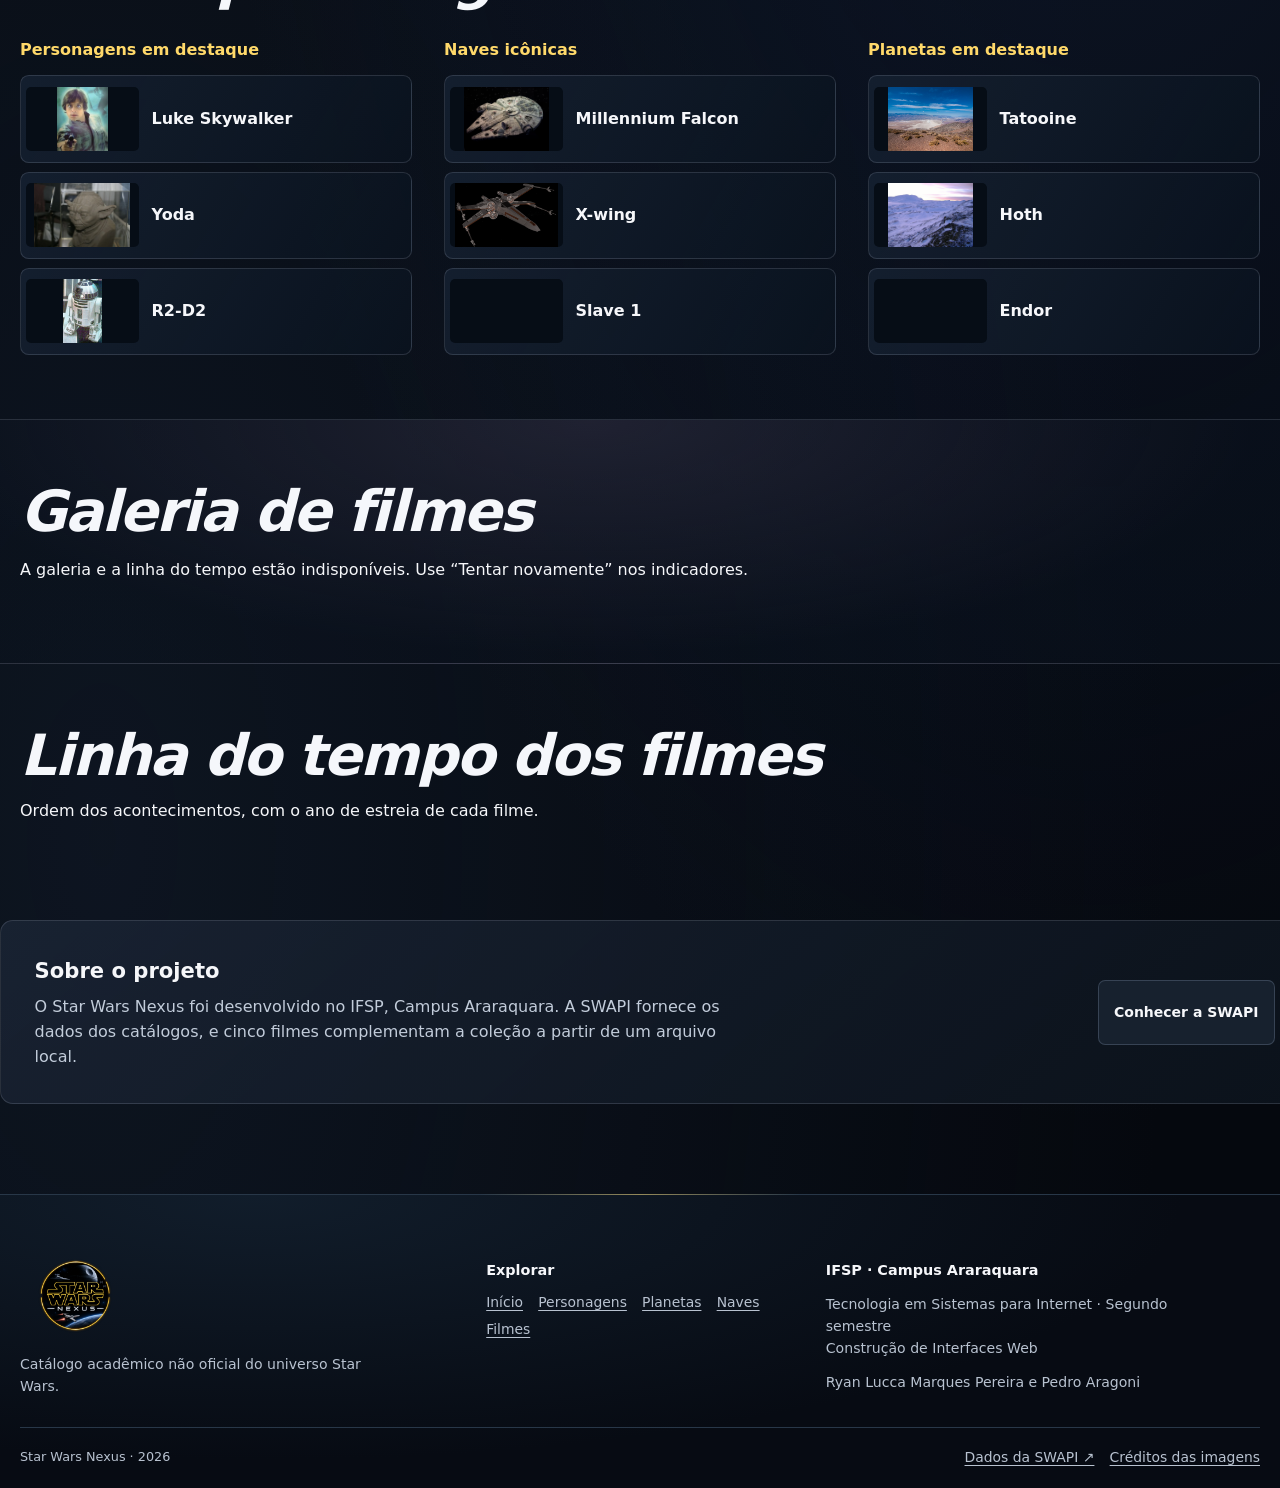
==== commit f7889f6c: "Implementação de imagens de naves e filmes, e melhora na home" ====
--- a/index.html
+++ b/index.html
@@ -14,7 +14,8 @@
     <title>Início | Star Wars Nexus</title>
 
     <!-- Estilos da página -->
-    <link rel="icon" href="assets/imagens/banners/logo.png" type="image/png">
+    <link rel="icon" href="assets/imagens/banners/logo2.png" type="image/png">
+    <link rel="preload" as="image" href="assets/imagens/fundos/home.webp">
     <link rel="stylesheet" href="css/bootstrap.min.css">
     <link rel="stylesheet" href="css/global.css">
     <link rel="stylesheet" href="css/home.css">
@@ -193,7 +194,7 @@
                     </div>
                 </a>
                 <a class="home-card home-card-starships" href="pages/naves.html" data-reveal>
-                    <img src="assets/imagens/banners/categoria-naves.webp" alt="" width="660" height="350" loading="lazy">
+                    <img src="assets/imagens/naves/15-executor.webp" alt="" width="660" height="350" loading="lazy">
                     <div class="home-card-copy">
                         <svg class="home-icon home-card-icon" aria-hidden="true"><use href="#home-starships-icon"/></svg>
                         <h3>Naves</h3>
@@ -202,7 +203,7 @@
                     </div>
                 </a>
                 <a class="home-card home-card-films" href="pages/filmes.html" data-reveal>
-                    <img src="assets/imagens/banners/categoria-filmes.webp" alt="" width="660" height="350" loading="lazy">
+                    <img src="assets/imagens/filmes/episodio-8.webp" alt="" width="660" height="350" loading="lazy">
                     <div class="home-card-copy">
                         <svg class="home-icon home-card-icon" aria-hidden="true"><use href="#home-films-icon"/></svg>
                         <h3>Filmes</h3>
@@ -212,7 +213,80 @@
                 </a>
             </div>
         </section>
+
+        <section class="home-section catalog-wrap home-highlights" id="destaques" aria-labelledby="destaques-titulo">
+            <div class="home-section-heading" data-reveal>
+                <h2 id="destaques-titulo">Destaques da galáxia</h2>
+            </div>
+            <div class="home-highlight-groups">
+                <div>
+                    <h3>Personagens em destaque</h3>
+                    <ul class="home-highlight-list" data-destaques="people"></ul>
+                </div>
+                <div>
+                    <h3>Naves icônicas</h3>
+                    <ul class="home-highlight-list" data-destaques="starships"></ul>
+                </div>
+                <div>
+                    <h3>Planetas em destaque</h3>
+                    <ul class="home-highlight-list" data-destaques="planets"></ul>
+                </div>
+            </div>
+        </section>
+
+        <section class="home-section home-cinema" id="galeria" aria-labelledby="galeria-titulo">
+            <div class="catalog-wrap">
+                <div class="home-cinema-header" data-reveal>
+                    <div class="home-section-heading">
+                        <h2 id="galeria-titulo">Galeria de filmes</h2>
+                    </div>
+                    <div class="home-gallery-controls" id="galeria-controles" hidden>
+                        <button type="button" class="outline-button" id="galeria-anterior" aria-controls="galeria-posters">Anterior</button>
+                        <button type="button" class="outline-button" id="galeria-proximo" aria-controls="galeria-posters">Próximo</button>
+                    </div>
+                </div>
+                <p id="galeria-status" role="status">Carregando a galeria de filmes…</p>
+                <ul class="home-poster-list" id="galeria-posters" aria-label="Pôsteres em ordem da história" tabindex="0" hidden></ul>
+            </div>
+        </section>
+
+        <section class="home-section catalog-wrap home-chronology" id="saga" aria-labelledby="saga-titulo">
+            <div class="home-section-heading" data-reveal>
+                <h2 id="saga-titulo">Linha do tempo dos filmes</h2>
+                <p>Ordem dos acontecimentos, com o ano de estreia de cada filme.</p>
+            </div>
+            <ol class="home-timeline" id="linha-do-tempo"></ol>
+        </section>
+
+        <section class="catalog-wrap home-project" aria-labelledby="sobre-titulo">
+            <div>
+                <h2 id="sobre-titulo">Sobre o projeto</h2>
+                <p>O Star Wars Nexus foi desenvolvido no IFSP, Campus Araraquara. A SWAPI fornece os dados dos catálogos, e cinco filmes complementam a coleção a partir de um arquivo local.</p>
+            </div>
+            <a class="outline-button" href="https://swapi.dev/">Conhecer a SWAPI</a>
+        </section>
     </main>
+
+    <template id="modelo-destaque">
+        <li><a class="home-highlight">
+            <img src="" alt="" width="120" height="84" loading="lazy" decoding="async">
+            <span></span>
+        </a></li>
+    </template>
+    <template id="modelo-poster">
+        <li><a class="home-poster">
+            <img src="" alt="" width="300" height="450" loading="lazy" decoding="async">
+            <span class="home-film-label"></span>
+            <strong></strong>
+        </a></li>
+    </template>
+    <template id="modelo-linha-do-tempo">
+        <li><a>
+            <span class="home-film-label"></span>
+            <strong></strong>
+            <span class="home-film-year"></span>
+        </a></li>
+    </template>
 
     <!-- Rodapé compacto -->
     <footer class="catalog-footer">
--- a/css/global.css
+++ b/css/global.css
@@ -317,3 +317,8 @@
     .catalog-header nav a::after,
     .gold-button, .outline-button { transition: none; }
 }
+
+@media (prefers-reduced-motion: no-preference) {
+    @view-transition { navigation: auto; }
+    ::view-transition-old(root), ::view-transition-new(root) { animation-duration: .22s; }
+}
--- a/css/home.css
+++ b/css/home.css
@@ -21,8 +21,8 @@
     inset: 0;
     background:
         radial-gradient(ellipse at 74% 51%, #38549120, transparent 60%),
-        linear-gradient(0deg, #070d17 0%, #070d1738 21%, transparent 45%),
-        linear-gradient(90deg, #050a13 0%, #050a13f7 17%, #050a13a6 44%, transparent 78%);
+        linear-gradient(0deg, #070d17 0%, #070d172c 23%, transparent 48%),
+        linear-gradient(90deg, #050a13ee 0%, #050a13cb 26%, #050a1368 51%, transparent 78%);
     content: "";
     pointer-events: none;
 }
@@ -33,6 +33,7 @@
     inset: -1.5rem 0;
     transform: translateY(var(--hero-shift, 0px));
     background:
+        url("../assets/imagens/fundos/home.webp") center 45% / cover no-repeat,
         url("../assets/imagens/banners/hero-nexus.webp") center / cover no-repeat,
         url("../assets/imagens/banners/banner-espacial.webp") center / cover no-repeat,
         #071120;
@@ -296,6 +297,147 @@
 .home-card-link svg { transition: transform .2s ease; }
 .home-card:hover .home-card-link svg { transform: translateX(.22rem); }
 
+.home-highlights { padding-block-start: 0; }
+.home-highlight-groups {
+    display: grid;
+    grid-template-columns: repeat(3, minmax(0, 1fr));
+    gap: clamp(1rem, 2.5vw, 2rem);
+}
+
+.home-highlight-groups h3 {
+    margin: 0 0 .8rem;
+    color: var(--home-gold);
+    font-size: 1rem;
+}
+
+.home-highlight-list, .home-poster-list, .home-timeline {
+    margin: 0;
+    padding: 0;
+    list-style: none;
+}
+
+.home-highlight-list { display: grid; gap: .55rem; }
+.home-highlight, .home-timeline a {
+    display: flex;
+    align-items: center;
+    gap: .8rem;
+    color: var(--ink);
+    background: linear-gradient(120deg, #152030eb, #0a131fca);
+    border: 1px solid var(--home-border);
+    border-radius: .55rem;
+    text-decoration: none;
+    transition: border-color .2s ease, box-shadow .2s ease;
+}
+
+.home-highlight { min-height: 4.7rem; padding: .32rem .75rem .32rem .32rem; font-weight: 680; }
+.home-highlight img {
+    inline-size: clamp(5rem, 8.8vw, 7.25rem);
+    block-size: 4rem;
+    flex: none;
+    object-fit: contain;
+    background: #060d16;
+    border-radius: .32rem;
+}
+
+.home-highlight:is(:hover, :focus-visible),
+.home-timeline a:is(:hover, :focus-visible),
+.home-poster:is(:hover, :focus-visible) {
+    border-color: var(--home-gold);
+    box-shadow: 0 0 19px #e5ba5420;
+}
+
+.home-cinema {
+    background: radial-gradient(ellipse at 46% 0%, #252637cb, #0b121e73 68%);
+    border-block: 1px solid var(--home-border);
+}
+
+.home-cinema-header, .home-project {
+    display: flex;
+    flex-wrap: wrap;
+    justify-content: space-between;
+    align-items: center;
+    gap: .9rem 1.5rem;
+}
+
+.home-cinema-header { margin-bottom: 1.2rem; }
+.home-cinema-header .home-section-heading { margin: 0; }
+.home-gallery-controls { display: flex; gap: .55rem; }
+
+.home-poster-list {
+    display: grid;
+    grid-auto-flow: column;
+    grid-auto-columns: clamp(9rem, 17vw, 13.5rem);
+    gap: clamp(.65rem, 1.7vw, 1.2rem);
+    overflow-x: auto;
+    padding: .4rem .25rem 1rem;
+    scroll-snap-type: x proximity;
+    scrollbar-color: #c5a35c #152032;
+    scroll-padding-inline: .25rem;
+}
+
+.home-poster {
+    display: grid;
+    grid-template-rows: auto auto 1fr;
+    gap: .4rem;
+    height: 100%;
+    overflow: hidden;
+    padding: .45rem .45rem .75rem;
+    border: 1px solid var(--home-border);
+    border-radius: .65rem;
+    background: #111a29;
+    text-decoration: none;
+    scroll-snap-align: start;
+    transition: border-color .22s ease, box-shadow .22s ease;
+}
+
+.home-poster:focus-visible { outline-offset: -3px; }
+.home-poster img {
+    inline-size: 100%;
+    block-size: auto;
+    aspect-ratio: 2 / 3;
+    object-fit: contain;
+    border-radius: .35rem;
+    background: #060a11;
+}
+
+.home-film-label {
+    color: var(--home-gold);
+    font-size: .79rem;
+    font-weight: 700;
+}
+
+[data-grupo="historias"] .home-film-label { color: #a8d8ff; }
+.home-poster strong { font-size: .91rem; line-height: 1.3; }
+
+.home-timeline {
+    display: grid;
+    grid-template-columns: repeat(3, minmax(0, 1fr));
+    gap: .7rem;
+}
+
+.home-timeline a {
+    display: grid;
+    grid-template-columns: auto 1fr auto;
+    min-height: 4rem;
+    height: 100%;
+    padding: .55rem .8rem;
+    border-inline-start: 2px solid #bc9754;
+    font-size: .87rem;
+}
+
+.home-timeline a[data-grupo="historias"] { border-inline-start-color: #73a4d4; }
+.home-film-year { color: var(--home-muted); font-variant-numeric: tabular-nums; }
+.home-project {
+    padding: clamp(1rem, 3vw, 2.1rem);
+    margin-bottom: var(--section-space);
+    border: 1px solid var(--home-border);
+    border-radius: .8rem;
+    background: linear-gradient(140deg, #1c2637c7, #0b121b);
+}
+
+.home-project h2 { margin: 0 0 .5rem; font-size: 1.32rem; }
+.home-project p { margin: 0; max-width: 68ch; color: var(--home-muted); }
+
 @media (hover: hover) and (pointer: fine) {
     .home-page .home-card:hover { translate: 0 -.22rem; }
 }
@@ -311,6 +453,7 @@
 @media (max-width: 850px) {
     .home-grid { grid-template-columns: repeat(2, minmax(0, 1fr)); }
     .home-card p { min-height: 3em; }
+    .home-highlight-groups, .home-timeline { grid-template-columns: minmax(0, 1fr); }
 }
 
 @media (max-width: 680px) {
@@ -321,7 +464,7 @@
 
     .home-hero { min-height: 25rem; }
     .home-hero-content { padding-block: 3.05rem 3.6rem; }
-    .home-hero-media { background-position: 63% center; }
+    .home-hero-media { background-position: 68% center; }
     .home-hero::after {
         background: linear-gradient(0deg, #070d17, #070d1770 45%, transparent),
                     linear-gradient(90deg, #050a13f2, #050a1363);
@@ -359,5 +502,8 @@
 
     .home-card,
     .home-card img,
-    .home-card-link svg { transition: none; }
-}
+    .home-card-link svg,
+    .home-highlight,
+    .home-poster,
+    .home-timeline a { transition: none; }
+}
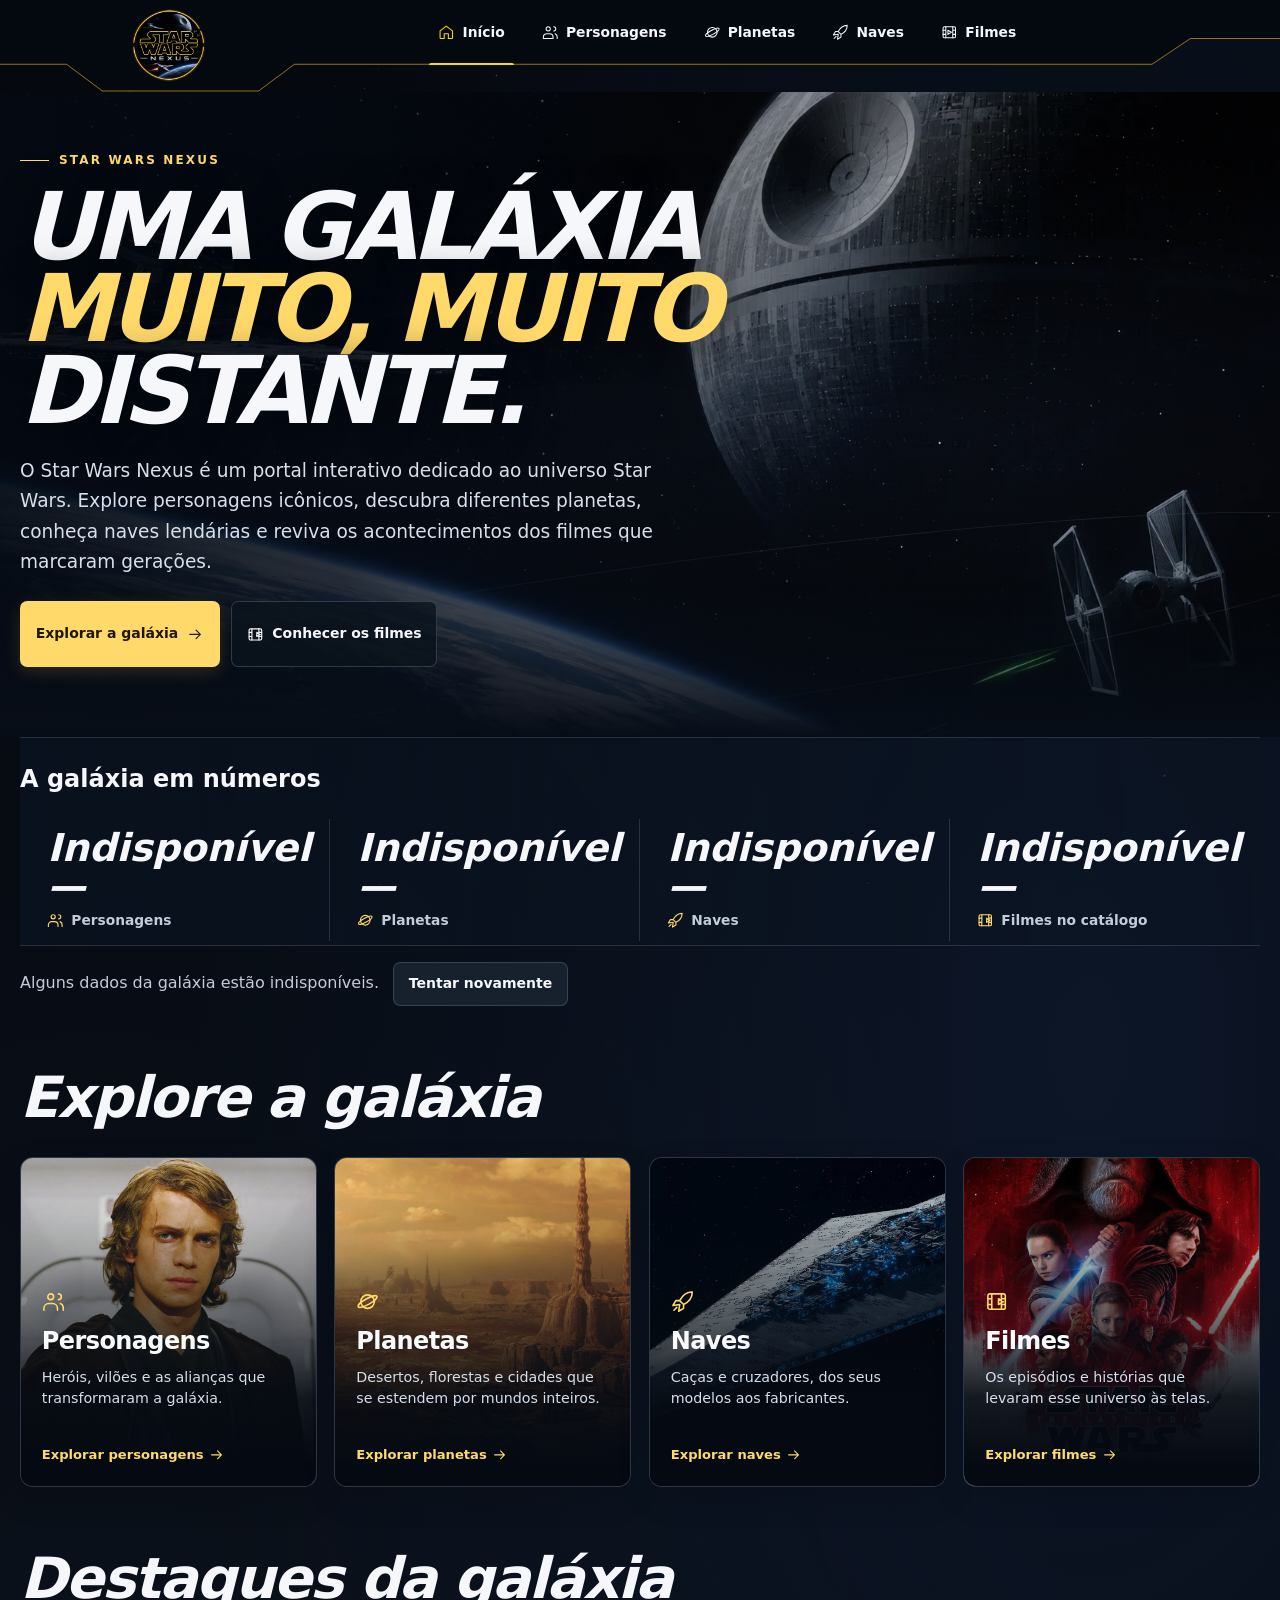
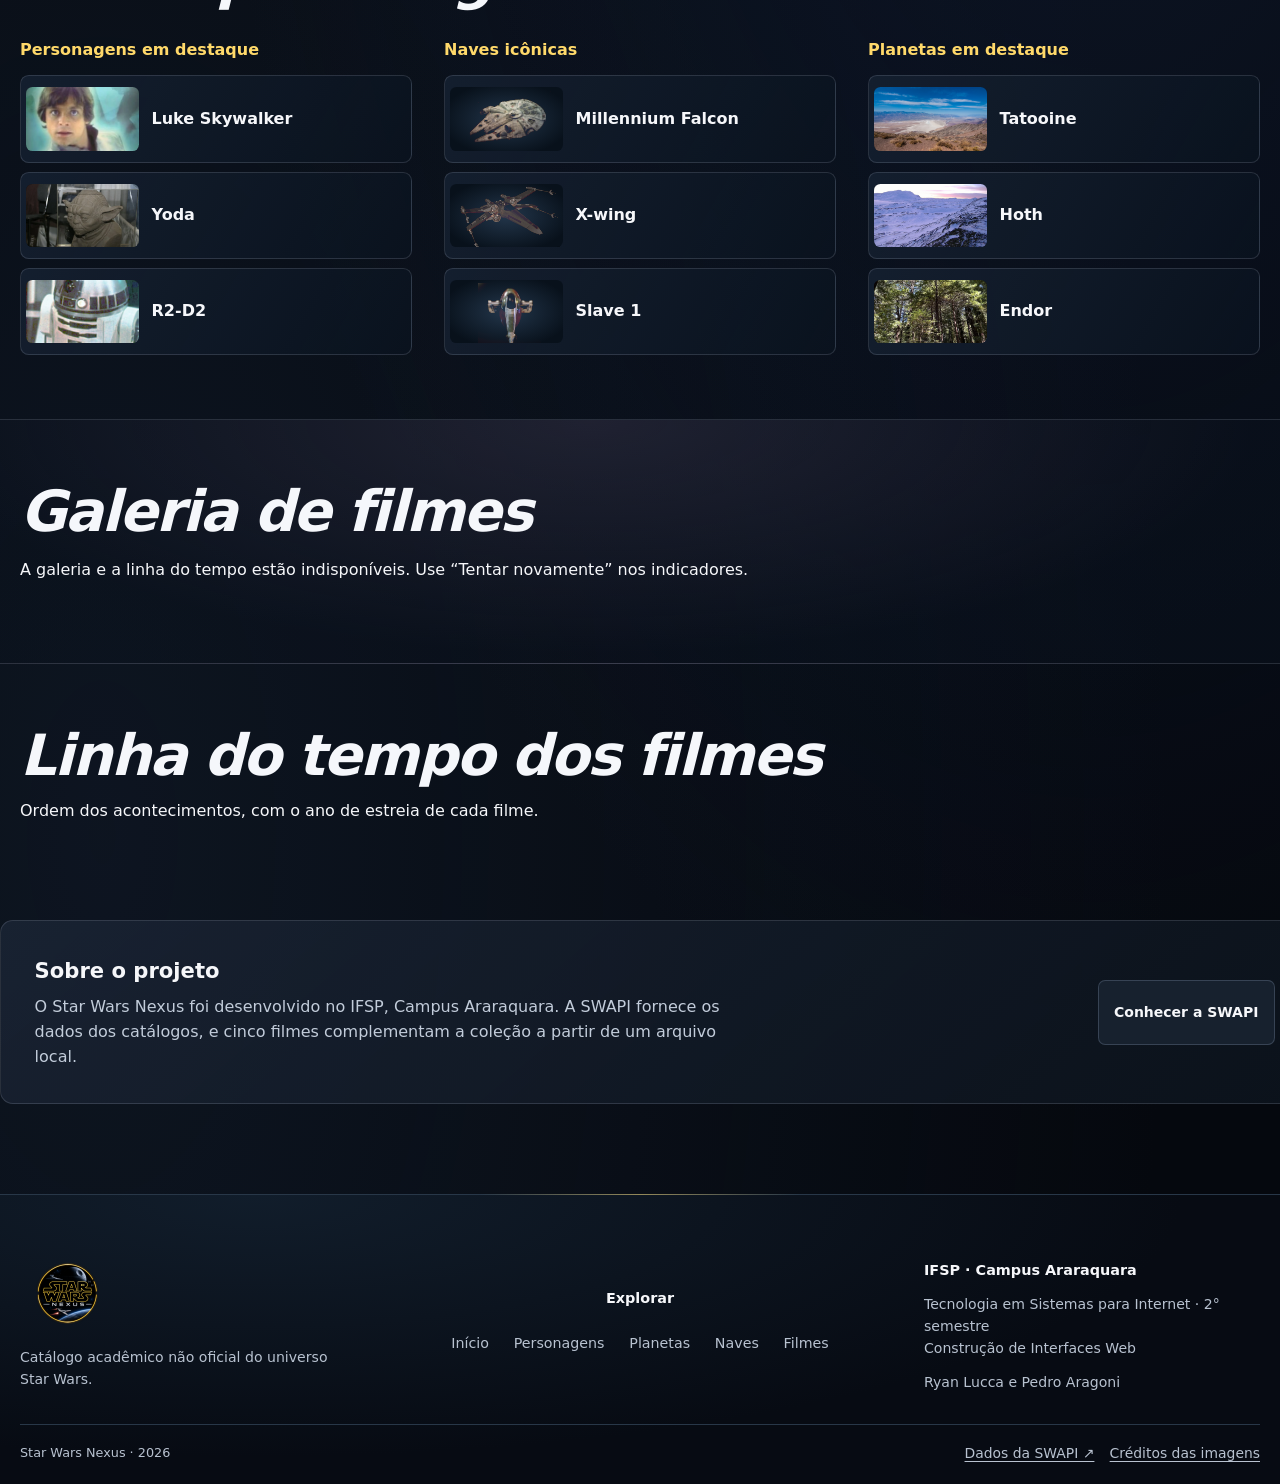
==== commit 0e5aa1d3: "feat: adiciona imagens dos planetas e melhora resolução, alinhamento e layout" ====
--- a/index.html
+++ b/index.html
@@ -176,7 +176,7 @@
             </div>
             <div class="home-grid">
                 <a class="home-card home-card-people" href="pages/personagens.html" data-reveal>
-                    <img src="assets/imagens/personagens/1-luke-skywalker.webp" alt="" width="254" height="323" loading="lazy">
+                    <img src="assets/imagens/personagens/11-anakin-skywalker.webp" alt="" width="254" height="323" loading="lazy">
                     <div class="home-card-copy">
                         <svg class="home-icon home-card-icon" aria-hidden="true"><use href="#home-people-icon"/></svg>
                         <h3>Personagens</h3>
@@ -185,7 +185,7 @@
                     </div>
                 </a>
                 <a class="home-card home-card-planets" href="pages/planetas.html" data-reveal>
-                    <img src="assets/imagens/planetas/1-tatooine.webp" alt="" width="1333" height="1000" loading="lazy">
+                    <img src="assets/imagens/planetas/11-geonosis.webp" alt="" width="1560" height="878" loading="lazy" decoding="async">
                     <div class="home-card-copy">
                         <svg class="home-icon home-card-icon" aria-hidden="true"><use href="#home-planets-icon"/></svg>
                         <h3>Planetas</h3>
@@ -269,13 +269,17 @@
 
     <template id="modelo-destaque">
         <li><a class="home-highlight">
-            <img src="" alt="" width="120" height="84" loading="lazy" decoding="async">
+            <span class="home-highlight-media">
+                <img alt="" width="120" height="90" loading="lazy" decoding="async">
+            </span>
             <span></span>
         </a></li>
     </template>
     <template id="modelo-poster">
         <li><a class="home-poster">
-            <img src="" alt="" width="300" height="450" loading="lazy" decoding="async">
+            <span class="home-poster-media">
+                <img alt="" width="300" height="450" loading="lazy" decoding="async">
+            </span>
             <span class="home-film-label"></span>
             <strong></strong>
         </a></li>
@@ -310,8 +314,8 @@
                 </nav>
                 <div class="footer-academic">
                     <h2>IFSP · Campus Araraquara</h2>
-                    <p>Tecnologia em Sistemas para Internet · Segundo semestre<br>Construção de Interfaces Web</p>
-                    <p>Ryan Lucca Marques Pereira e Pedro Aragoni</p>
+                    <p>Tecnologia em Sistemas para Internet · 2° semestre<br>Construção de Interfaces Web</p>
+                    <p>Ryan Lucca e Pedro Aragoni</p>
                 </div>
             </div>
             <div class="footer-bottom">
--- a/css/global.css
+++ b/css/global.css
@@ -194,9 +194,42 @@
 
 .footer-content {
     display: grid;
-    grid-template-columns: minmax(0, 1.2fr) minmax(0, .85fr) minmax(0, 1.2fr);
+    grid-template-columns: repeat(3, minmax(0, 1fr));
+    align-items: start;
+    text-align: center;
     gap: 2rem;
     padding-bottom: 1.85rem;
+}
+
+.footer-content {
+    display: grid;
+    grid-template-columns: 1fr 1.5fr 1fr;
+    align-items: center;
+    gap: 2rem;
+    padding-bottom: 1.85rem;
+}
+
+.footer-about {
+    text-align: left;
+}
+
+.footer-nav {
+    text-align: center;
+}
+
+.footer-nav .footer-links {
+    justify-content: center;
+    flex-wrap: nowrap;
+    gap: .25rem .45rem;
+    white-space: nowrap;
+}
+
+.footer-academic {
+    text-align: left;
+}
+
+.footer-brand img {
+    inline-size: 6rem;
 }
 
 .footer-about p, .footer-academic p {
@@ -213,6 +246,11 @@
 }
 
 .footer-links { display: flex; flex-wrap: wrap; gap: .35rem .95rem; }
+.footer-nav .footer-links {
+    flex-wrap: nowrap;
+    white-space: nowrap;
+    gap: .25rem .45rem;
+}
 
 .catalog-footer a:not(.footer-brand) {
     text-decoration-thickness: 1px;
@@ -223,6 +261,22 @@
 
 .catalog-footer a:not(.footer-brand):hover { color: var(--gold); }
 .footer-links a { font-size: .87rem; }
+.catalog-footer .footer-nav .footer-links a {
+    display: inline-flex;
+    align-items: center;
+    min-height: 2.35rem;
+    padding: .25rem .55rem;
+    border-radius: .35rem;
+    font-size: .89rem;
+    text-decoration: none;
+    transition: color .18s ease, background-color .18s ease;
+}
+
+.catalog-footer .footer-nav .footer-links a:is(:hover, :focus-visible) {
+    color: var(--gold);
+    background: #ffd96a14;
+}
+
 .footer-bottom {
     display: flex;
     justify-content: space-between;
@@ -315,10 +369,16 @@
 
 @media (prefers-reduced-motion: reduce) {
     .catalog-header nav a::after,
-    .gold-button, .outline-button { transition: none; }
+    .gold-button, .outline-button, .catalog-footer .footer-nav .footer-links a { transition: none; }
 }
 
 @media (prefers-reduced-motion: no-preference) {
     @view-transition { navigation: auto; }
     ::view-transition-old(root), ::view-transition-new(root) { animation-duration: .22s; }
 }
+
+@media (max-width: 1100px) {
+    .footer-nav .footer-links {
+        flex-wrap: wrap;
+    }
+}
--- a/css/home.css
+++ b/css/home.css
@@ -330,13 +330,40 @@
 }
 
 .home-highlight { min-height: 4.7rem; padding: .32rem .75rem .32rem .32rem; font-weight: 680; }
-.home-highlight img {
+.home-highlight-media {
     inline-size: clamp(5rem, 8.8vw, 7.25rem);
-    block-size: 4rem;
+    aspect-ratio: 16/9;
     flex: none;
+    overflow: hidden;
+    background: radial-gradient(ellipse at center, #23364b, #08111b 82%);
+    border-radius: .4rem;
+}
+
+
+.home-highlight-media img,
+.home-poster-media img {
+    display: block;
+    width: 100%;
+    height: 100%;
+    object-fit: var(--imagem-fit, var(--imagem-fit-padrao, cover));
+    object-position: var(--imagem-x, 50%) var(--imagem-y, 50%);
+    transform: scale(var(--imagem-escala, 1));
+    transition: transform .28s ease;
+}
+
+[data-destaques="planets"] .home-highlight-media,
+[data-destaques="starships"] .home-highlight-media { aspect-ratio: 16 / 9; }
+[data-destaques="starships"] .home-highlight-media { isolation: isolate; }
+[data-destaques="starships"] .home-highlight-media img {
+    --imagem-fit-padrao: contain;
+    padding: .18rem;
+    mix-blend-mode: lighten;
+}
+
+:is(.home-highlight-media, .home-poster-media) img.is-placeholder {
     object-fit: contain;
-    background: #060d16;
-    border-radius: .32rem;
+    object-position: center;
+    transform: none;
 }
 
 .home-highlight:is(:hover, :focus-visible),
@@ -391,13 +418,19 @@
 }
 
 .home-poster:focus-visible { outline-offset: -3px; }
-.home-poster img {
-    inline-size: 100%;
-    block-size: auto;
+.home-poster-media {
+    display: block;
+    overflow: hidden;
     aspect-ratio: 2 / 3;
-    object-fit: contain;
     border-radius: .35rem;
     background: #060a11;
+    --imagem-fit-padrao: contain;
+}
+
+@media (hover: hover) and (pointer: fine) and (prefers-reduced-motion: no-preference) {
+    .home-highlight:hover img:not(.is-placeholder), .home-poster:hover img:not(.is-placeholder) {
+        transform: scale(calc(var(--imagem-escala, 1) * 1.025));
+    }
 }
 
 .home-film-label {
@@ -504,6 +537,8 @@
     .home-card img,
     .home-card-link svg,
     .home-highlight,
+    .home-highlight-media img,
     .home-poster,
+    .home-poster-media img,
     .home-timeline a { transition: none; }
 }
